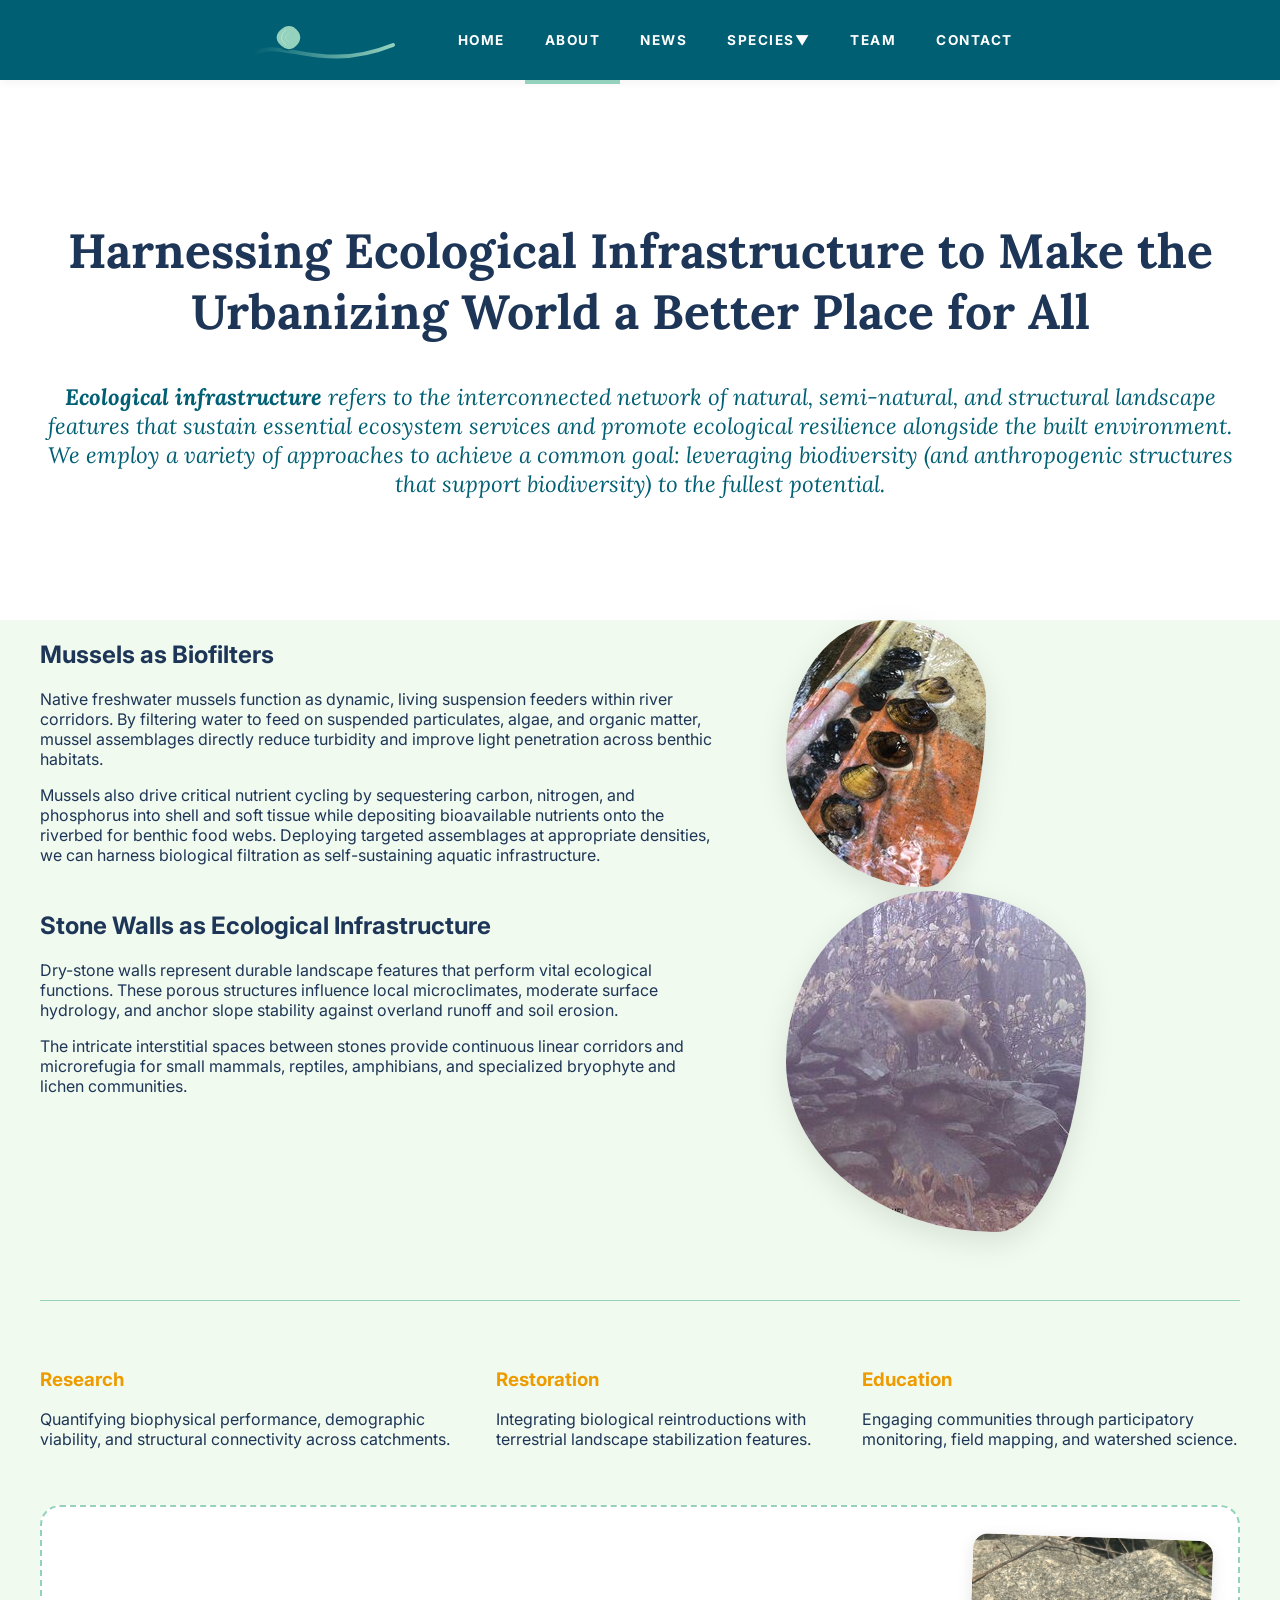
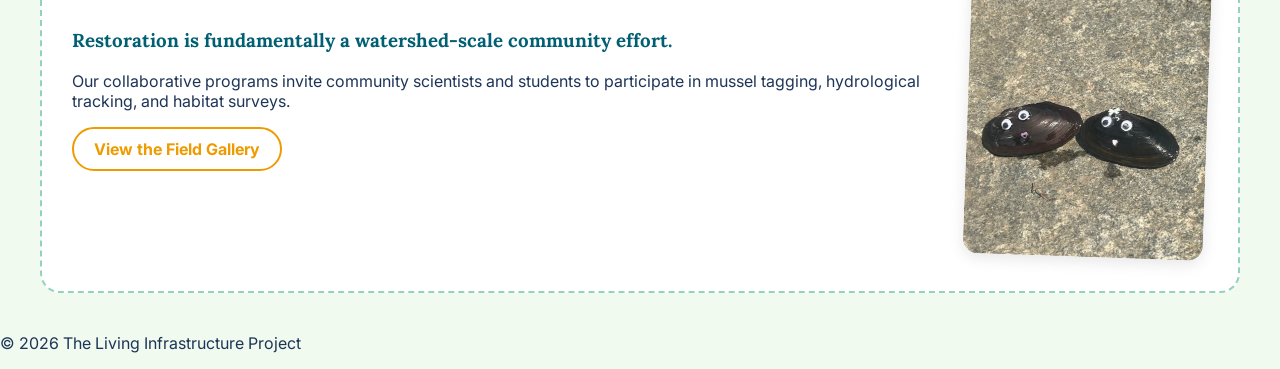
==== About.html @ 72bc7280 "Update image source in About.html" ====
<!DOCTYPE html>
<html lang="en">
<head>
    <meta charset="UTF-8">
    <meta name="viewport" content="width=device-width, initial-scale=1.0">
    <title>About - Ecological Infrastructure</title>
    <link rel="stylesheet" href="style.css">
    <link href="https://fonts.googleapis.com/css2?family=Inter:wght@400;600&family=Lora:ital,wght@0,400;0,700;1,400&display=swap" rel="stylesheet">
</head>
<body>

    <header class="nice-header">
        <nav class="nav-container">
            <a href="index.html" class="logo-link" aria-label="Urban Flow Home">
                <svg xmlns="http://www.w3.org/2000/svg" viewBox="0 0 300 100" class="urban-flow-logo">
                    <defs>
                        <linearGradient id="riverGradient" x1="0%" y1="50%" x2="100%" y2="50%">
                            <stop offset="0%" style="stop-color:#005F73;stop-opacity:1" />
                            <stop offset="100%" style="stop-color:#94D2BD;stop-opacity:1" />
                        </linearGradient>
                    </defs>
                    <path d="M10,80 C60,40 140,120 290,60" 
                          stroke="url(#riverGradient)" 
                          stroke-width="8" 
                          fill="none" 
                          stroke-linecap="round" />
                    <g transform="translate(40, 15) scale(0.6)">
                        <path d="M50,10 C10,30 10,70 50,90 C60,95 70,95 80,90 C120,70 120,30 80,10 C70,5 60,5 50,10 Z" fill="#005F73" />
                        <path d="M55,15 C20,35 20,65 55,85 C65,90 75,90 85,85 C115,65 115,35 85,15 C75,10 65,10 55,15 Z" fill="#94D2BD" />
                        <path d="M60,25 C40,40 40,60 60,75" stroke="white" stroke-width="2" fill="none" opacity="0.5"/>
                        <path d="M70,35 C55,45 55,55 70,65" stroke="white" stroke-width="2" fill="none" opacity="0.3"/>
                    </g>
                </svg>
            </a>
            <ul class="nav-links">
                <li><a href="index.html">Home</a></li>
                <li><a href="About.html" class="active">About</a></li>
                <li><a href="news.html">News</a></li>
                <li class="dropdown">
                    <a href="Species-index.html" class="dropbtn">Species <span class="arrow">▼</span></a>
                    <div class="dropdown-content">
                        <a href="./species/species-snas.html">Eastern Pondmussel</a>
                    </div>
                </li>
                <li><a href="Team.html">Team</a></li>
                <li><a href="Contact.html">Contact</a></li>
            </ul>
        </nav>
    </header>

    <main> 
        <!-- Hero Section: Defining Ecological Infrastructure -->
        <section class="about-hero">
            <div class="container"> 
                <h1>Harnessing Ecological Infrastructure to Make the Urbanizing World a Better Place for All</h1>
                <p class="lead"><strong>Ecological infrastructure</strong> refers to the interconnected network of natural, semi-natural, 
                    and structural landscape features that sustain essential ecosystem services and promote ecological resilience alongside the built environment. 
                    We employ a variety of approaches to achieve a common goal: leveraging biodiversity (and anthropogenic structures that support biodiversity) 
                    to the fullest potential.</p>
            </div>
        </section>

        <div class="container"> 
            <!-- First Main Section: Mussels as Biofilters -->
            <section class="content-grid">
                <div class="text-block">
                    <h2>Mussels as Biofilters</h2>
                    <p>Native freshwater mussels function as dynamic, living suspension feeders within river corridors. By filtering water to feed on suspended particulates, algae, and organic matter, mussel assemblages directly reduce turbidity and improve light penetration across benthic habitats.</p>
                    <p>Mussels also drive critical nutrient cycling by sequestering carbon, nitrogen, and phosphorus into shell and soft tissue while depositing bioavailable nutrients onto the riverbed for benthic food webs. Deploying targeted assemblages at appropriate densities, we can harness biological filtration as self-sustaining aquatic infrastructure.</p>
                </div>
                <div class="image-block">
                    <img src="assets/lorn2.jpg" alt="Freshwater mussel biofiltration in river bed" class="aesthetic-round">
                </div>
            </section>

            <!-- Second Main Section: Stone Walls as Ecological Infrastructure -->
            <section class="content-grid">
                <div class="text-block">
                    <h2>Stone Walls as Ecological Infrastructure</h2>
                    <p>Dry-stone walls represent durable landscape features that perform vital ecological functions. These porous structures influence local microclimates, moderate surface hydrology, and anchor slope stability against overland runoff and soil erosion.</p>
                    <p>The intricate interstitial spaces between stones provide continuous linear corridors and microrefugia for small mammals, reptiles, amphibians, and specialized bryophyte and lichen communities. </p>
                </div>
                <div class="image-block">
                    <img src="assets/fox.jpg" alt="fox on a dry-stone wall" class="aesthetic-round">
                </div>
            </section>

            <!-- Framework Pillars -->
            <section class="pillars">
                <div class="pillar">
                    <h3>Research</h3>
                    <p>Quantifying biophysical performance, demographic viability, and structural connectivity across catchments.</p>
                </div>
                <div class="pillar">
                    <h3>Restoration</h3>
                    <p>Integrating biological reintroductions with terrestrial landscape stabilization features.</p>
                </div>
                <div class="pillar">
                    <h3>Education</h3>
                    <p>Engaging communities through participatory monitoring, field mapping, and watershed science.</p>
                </div>
            </section>

            <!-- Outreach Feature -->
            <section class="education-feature">
                <div class="feature-text">
                    <h3>Restoration is fundamentally a watershed-scale community effort.</h3>
                    <p>Our collaborative programs invite community scientists and students to participate in mussel tagging, hydrological tracking, and habitat surveys.</p>
                    <a href="assets/makeover_reduced.jpg" class="btn-secondary" target="_blank">View the Field Gallery</a>
                </div>
                <div class="feature-image">
                    <img src="assets/makeover_reduced.jpg" alt="Community monitoring and field research" class="makeover-thumb">
                </div>
            </section>
        </div> 
    </main>

    <footer>
        <p>&copy; 2026 The Living Infrastructure Project</p>
    </footer>

</body>
</html>
---- style.css ----
:root {
    --deep-ocean: #005F73;
    --sage: #94D2BD;
    --amber: #EE9B00;
    --river-sand: #F1FAEE;
    --text-dark: #1D3557;
}

body {
    font-family: 'Inter', sans-serif;
    color: var(--text-dark);
    background-color: var(--river-sand);
    margin: 0;         /* This kills the outer gap */
    padding: 0;        /* This kills any inner gap */
    width: 100%;
    overflow-x: hidden; /* This prevents accidental horizontal scrolling */
}

header {
    background: white;
    padding: 1rem 5%;
    display: flex;
    justify-content: space-between;
    align-items: center;
    box-shadow: 0 2px 10px rgba(0,0,0,0.05);
}

.hero {
    width: 100%;             /* Force it to be the full width of the screen */
    min-height: 60vh;        /* Use min-height so it can grow if needed */
    margin: 0;               /* Ensure no margins are pushing it in */
    display: flex;
    flex-direction: column;
    justify-content: center;
    align-items: center;
    text-align: center;
    background: linear-gradient(rgba(0,95,115,0.7), rgba(0,95,115,0.7)), url('assets/images/river-bg.jpg');
    background-size: cover;
    background-position: center; /* Keeps the river centered even on wide screens */
    color: white;
}

h1 { font-family: 'Lora', serif; font-size: 3rem; }

.cta-btn {
    background-color: var(--amber);
    color: white;
    border: none;
    padding: 1rem 2rem;
    border-radius: 30px;
    font-weight: bold;
    cursor: pointer;
    transition: 0.3s;
}

.cta-btn:hover { background-color: #ca8600; transform: scale(1.05); }

/* Layout Containers */
.container {
    width: 100%;           /* Fills the screen */
    max-width: 1400px;     /* But stops at a reasonable point so lines aren't too long to read */
    margin: 0 auto;        /* Centers the content */
    padding: 0 40px;       /* Adds 'breathing room' on the sides */
    box-sizing: border-box; /* Prevents padding from breaking the width */
}

/* Hero Section */
.about-hero {
    text-align: center;
    padding: 100px 0; /* Adds significant space above and below the title */
    background-color: white; /* Ensures it feels distinct from the river-sand body */
    margin-bottom: 0; /* Removes the gap between sections */
}

.lead {
    font-size: 1.4rem;
    font-family: 'Lora', serif;
    font-style: italic;
    color: var(--deep-ocean);
}

/* Content Grid (Text on one side, Image on other) */
.content-grid {
    display: grid;
    grid-template-columns: 1.5fr 1fr; /* Gives the text 50% more space than the image */
    gap: 4rem;
    align-items: start; /* Prevents text from stretching vertically */
}

@media (max-width: 768px) {
    .content-grid { grid-template-columns: 1fr; }
}

.aesthetic-round {
    border-radius: 50% 50% 30% 70% / 50% 30% 70% 50%; /* Organic 'river stone' shape */
    box-shadow: 0 10px 30px rgba(0,0,0,0.1);
}

/* Pillars Section */
.pillars {
    display: flex;
    justify-content: space-between;
    gap: 2rem;
    margin-top: 4rem;
    border-top: 1px solid var(--sage);
    padding-top: 3rem;
}

.pillar h3 {
    color: var(--amber);
}

/* Active Link Highlight */
nav a.active {
    border-bottom: 2px solid var(--amber);
}

/* Team Grid Layout */
.team-grid {
    display: flex;
    flex-wrap: wrap;
    gap: 30px;
    justify-content: center;
    margin-top: 50px;
}

/* Individual Profile Cards */
.profile-card {
    background: #ffffff;
    padding: 25px;
    border-radius: 15px;
    width: 280px;
    box-sizing: border-box;
    flex: 0 1 280px;
    text-align: center;
    box-shadow: 0 4px 20px rgba(0, 0, 0, 0.05);
    display: flex;
    flex-direction: column;
    align-items: center;
    transition: transform 0.3s ease, box-shadow 0.3s ease;
}

.profile-card:hover {
    transform: translateY(-8px);
    box-shadow: 0 8px 24px rgba(0, 0, 0, 0.1);
}

/* Scaling the Profile Image */
.profile-img {
    width: 150px;
    height: 150px;
    border-radius: 50%;
    object-fit: cover;
    display: block;
    margin: 0 auto 15px;
    border: 4px solid var(--sage, #94D2BD);
}

.profile-card h3 {
    margin: 10px 0 5px;
    font-size: 1.25rem;
    color: #1a1a1a;
}

.role {
    color: var(--deep-ocean, #005F73);
    font-weight: 600;
    font-size: 0.85rem;
    text-transform: uppercase;
    letter-spacing: 0.5px;
    margin-bottom: 12px;
}

.bio {
    font-size: 0.92rem;
    line-height: 1.5;
    color: #555555;
    margin-bottom: 15px;
    flex-grow: 1; /* Aligns social links at the bottom across cards of varying bio length */
}

.social-links {
    margin-top: auto;
}

.social-links a {
    font-size: 0.85rem;
    color: var(--amber, #EE9B00);
    text-decoration: none;
    font-weight: 600;
}

.social-links a:hover {
    text-decoration: underline;
}

/* Contact Grid */
.contact-grid {
    display: grid;
    grid-template-columns: 2fr 1fr;
    gap: 60px;
    margin-top: 40px;
}

@media (max-width: 768px) {
    .contact-grid { grid-template-columns: 1fr; }
}

/* Form Styling */
.input-group {
    margin-bottom: 20px;
}

.input-group label {
    display: block;
    font-weight: 600;
    margin-bottom: 8px;
    color: var(--deep-ocean);
}

.input-group input, 
.input-group textarea {
    width: 100%;
    padding: 12px;
    border: 2px solid var(--sage);
    border-radius: 8px;
    font-family: inherit;
    font-size: 1rem;
    transition: border-color 0.3s;
}

.input-group input:focus, 
.input-group textarea:focus {
    outline: none;
    border-color: var(--amber);
}

/* Sidebar Styling */
.contact-info {
    background: white;
    padding: 30px;
    border-radius: 15px;
    height: fit-content;
    box-shadow: 0 4px 15px rgba(0,0,0,0.05);
}

.contact-info h3 {
    margin-top: 0;
    color: var(--deep-ocean);
}

hr {
    border: 0;
    border-top: 1px solid #eee;
    margin: 20px 0;
}

/* Species Hero */
.species-hero {
    background: linear-gradient(rgba(0,95,115,0.8), rgba(0,95,115,0.8)), url('../assets/images/river-texture.jpg');
    background-size: cover;
    color: white;
    padding: 60px 40px;
    border-radius: 20px;
    margin-bottom: 40px;
}

.taxonomy {
    text-transform: uppercase;
    letter-spacing: 2px;
    font-size: 0.8rem;
    opacity: 0.8;
}

.common-name {
    font-family: 'Lora', serif;
    font-style: italic;
    font-size: 1.5rem;
}

/* Two-column layout for info */
.species-grid {
    display: grid;
    grid-template-columns: 1fr 2fr;
    gap: 40px;
}

/* Sidebar Stats */
.stat-card {
    background: white;
    padding: 20px;
    border-radius: 12px;
    margin-bottom: 20px;
    box-shadow: 0 4px 10px rgba(0,0,0,0.03);
    border-left: 5px solid var(--sage);
}

.stat-card h4 {
    margin-top: 0;
    font-size: 0.9rem;
    color: var(--deep-ocean);
}

.status.secure {
    color: #2D6A4F;
    font-weight: bold;
}

/* Gallery inside info */
.image-gallery img {
    margin-top: 20px;
    width: 100%;
}

/* Species Hero */
.species-hero {
    background: linear-gradient(rgba(0,95,115,0.8), rgba(0,95,115,0.8)), url('../assets/river_reduced.jpg');
    background-size: cover;
    color: white;
    padding: 60px 40px;
    border-radius: 20px;
    margin-bottom: 40px;
}

.taxonomy {
    text-transform: uppercase;
    letter-spacing: 2px;
    font-size: 0.8rem;
    opacity: 0.8;
}

.common-name {
    font-family: 'Lora', serif;
    font-style: italic;
    font-size: 1.5rem;
}

/* Two-column layout for info */
.species-grid {
    display: grid;
    grid-template-columns: 1fr 2fr;
    gap: 40px;
}

/* Sidebar Stats */
.stat-card {
    background: white;
    padding: 20px;
    border-radius: 12px;
    margin-bottom: 20px;
    box-shadow: 0 4px 10px rgba(0,0,0,0.03);
    border-left: 5px solid var(--sage);
}

.stat-card h4 {
    margin-top: 0;
    font-size: 0.9rem;
    color: var(--deep-ocean);
}

.status.secure {
    color: #2D6A4F;
    font-weight: bold;
}

/* Gallery inside info */
.image-gallery img {
    margin-top: 20px;
    width: 100%;
}


/* Gallery Layout FOR SPECIES CARDS */
.gallery-grid {
    display: grid;
    grid-template-columns: repeat(auto-fill, minmax(300px, 1fr));
    gap: 30px;
    margin-top: 40px;
}

/* The Card */
.species-card {
    text-decoration: none; /* Removes link underline */
    color: inherit;
    background: white;
    border-radius: 15px;
    overflow: hidden; /* Clips image to border radius */
    box-shadow: 0 4px 15px rgba(0,0,0,0.05);
    transition: all 0.3s ease;
    border: 1px solid transparent;
}

.species-card:hover {
    transform: translateY(-8px);
    box-shadow: 0 12px 30px rgba(0,95,115,0.15);
    border-color: var(--sage);
}

/* Card Image scaling */
.card-image img {
    width: 100%;
    height: 200px;
    object-fit: cover;
    transition: transform 0.5s ease;
}

.species-card:hover .card-image img {
    transform: scale(1.05); /* Subtle zoom on hover */
}

/* Card Text */
.card-content {
    padding: 20px;
}

.card-content h3 {
    margin: 0;
    font-size: 1.2rem;
    color: var(--deep-ocean);
}

.status-tag {
    display: inline-block;
    margin-top: 10px;
    padding: 4px 12px;
    border-radius: 20px;
    font-size: 0.75rem;
    font-weight: bold;
    text-transform: uppercase;
}

.status-tag.secure { background: #d8f3dc; color: #1b4332; }
.status-tag.threatened { background: #f8d7da; color: #721c24; }


/* Education Feature Block */
.education-feature {
    display: flex;
    align-items: center;
    gap: 40px;
    background: #ffffff;
    padding: 30px;
    border-radius: 20px;
    border: 2px dashed var(--sage); /* Dashed border gives a 'crafty' feel */
    margin: 40px 0;
}

.feature-text h3 {
    font-family: 'Lora', serif;
    color: var(--deep-ocean);
    margin-top: 0;
}

/* The 'Makeover' Button */
.btn-secondary {
    display: inline-block;
    padding: 10px 20px;
    background-color: transparent;
    border: 2px solid var(--amber);
    color: var(--amber);
    text-decoration: none;
    border-radius: 30px;
    font-weight: bold;
    transition: all 0.3s ease;
}

.btn-secondary:hover {
    background-color: var(--amber);
    color: white;
    transform: scale(1.05);
}

/* Image Styling */
.makeover-thumb {
    width: 100%;
    max-width: 300px;
    border-radius: 15px;
    transform: rotate(2deg); /* A slight tilt for that 'scrapbook' aesthetic */
    transition: transform 0.3s ease;
    box-shadow: 0 4px 15px rgba(0,0,0,0.1);
}

.makeover-thumb:hover {
    transform: rotate(0deg) scale(1.02);
}

/* Mobile responsiveness */
@media (max-width: 768px) {
    .education-feature {
        flex-direction: column;
        text-align: center;
    }
}

/* The Container for the River Image */
.river-break {
    width: 100%;
    overflow: hidden;
    background-color: var(--river-sand); /* Uses our existing beige neutral */
    padding-bottom: 2rem;
}

.river-container {
    position: relative;
    max-width: 1200px; /* Aligns with your page's max width */
    margin: 0 auto;
    padding: 0 20px;
}

/* The Image Style */
.river-full {
    width: 100%;
    height: 400px; /* Adjust this to change how 'tall' the section is */
    object-fit: cover; /* This is the secret to a professional look */
    border-radius: 0 0 100px 0; /* An organic 'river bend' curve on the bottom right */
    box-shadow: 0 10px 30px rgba(0, 95, 115, 0.1);
}

/* Subtle Credit Overlay */
.photo-credit {
    position: absolute;
    bottom: 15px;
    right: 35px;
    background: rgba(255, 255, 255, 0.7);
    padding: 4px 10px;
    border-radius: 5px;
    font-size: 0.7rem;
    color: var(--deep-ocean);
    backdrop-filter: blur(5px); /* Modern 'glass' effect */
}

/* Mobile Tweak */
@media (max-width: 768px) {
    .river-full {
        height: 250px;
        border-radius: 0 0 50px 0;
    }
}

/* Stantec-Inspired Header */
.nice-header {
    margin: 0;
    background-color: var(--deep-ocean); /* This is your dark blue (#005F73) */
    padding: 0;
    width: 100%;
    position: sticky;
    top: 0;
    z-index: 1000;
}


.logo {
    color: #ffffff;
    font-weight: 800;
    font-size: 1.5rem;
    letter-spacing: 2px;
}

.nav-links {
    list-style: none;
    display: flex;
    margin: 0;
    height: 100%; /* Important for the hover bar height */
}

.nav-links li {
    height: 100%;
}

.nav-links a {
    text-decoration: none;
    color: #ffffff;
    text-transform: uppercase; /* The Stantec 'look' */
    font-size: 0.85rem;
    font-weight: 700;
    letter-spacing: 1.5px;
    padding: 0 20px;
    display: flex;
    align-items: center;
    height: 100%;
    transition: all 0.2s ease-in-out;
    border-bottom: 4px solid transparent; /* The hidden bar */
}

/* The Hover Effect */
.nav-links a:hover {
    background-color: #2a2a2a; /* Subtle lighten */
    border-bottom: 4px solid var(--amber); /* Stantec uses a vibrant blue/green, we'll use your Amber */
    color: #ffffff;
}

/* Active State */
.nav-links a.active {
    border-bottom: 4px solid var(--sage);
}

.logo-link {
        display: flex;
        align-items: center;
        height: 100%;
        text-decoration: none;
    }

    .urban-flow-logo {
        height: 50px; /* Adjust this to make the logo larger or smaller */
        width: auto;
        display: block;
    }
/* Ensure the header container still works with the new logo */
.nav-container {
    max-width: 1200px;
    margin: 0 auto;
    display: flex;
    justify-content: space-between;
    align-items: center;
    height: 80px; /* Kept your header height */
    padding: 0 20px;
}
/* 1. Position the dropdown container */
.dropdown {
    position: relative;
    display: inline-block;
}

/* 2. Style the hidden menu */
.dropdown-content {
    display: none; /* Hide by default */
    position: absolute;
    background-color: var(--deep-ocean); /* Match your dark blue header */
    min-width: 220px;
    box-shadow: 0px 8px 16px rgba(0,0,0,0.2);
    z-index: 1001;
    top: 100%; /* Appears directly below the header */
    border-top: 3px solid var(--amber); /* Professional accent line */
}

/* 3. Style the links inside the dropdown */
.dropdown-content a {
    color: white;
    padding: 12px 16px;
    text-decoration: none;
    display: block;
    text-transform: none; /* Keeps species names from being all caps */
    font-size: 0.9rem;
    border-bottom: 1px solid rgba(255,255,255,0.1);
}

/* 4. Hover effects */
.dropdown-content a:hover {
    background-color: var(--sage);
    color: var(--deep-ocean);
}

/* 5. THE MAGIC: Show the menu on hover */
.dropdown:hover .dropdown-content {
    display: block;
}

/* 6. Rotate the arrow on hover */
.dropdown:hover .arrow {
    display: inline-block;
    transform: rotate(180deg);
    transition: 0.3s;
}

/* A more compact, controlled square style */
.square-smooth {
    width: 225px;           /* Reduced from 250px */
    height: 225px;          /* Keep it a perfect square */
    object-fit: cover;      /* Prevents 'squishing' the mussel */
    border-radius: 12px;    /* Slightly tighter corners for a smaller box */
    box-shadow: 0 4px 10px rgba(0, 0, 0, 0.1);
    display: inline-block;  /* Allows text to sit next to it if needed */
    margin: 10px;
}
.square-smooth:hover {
    transform: scale(1.02); /* Slight pop when hovered */
}
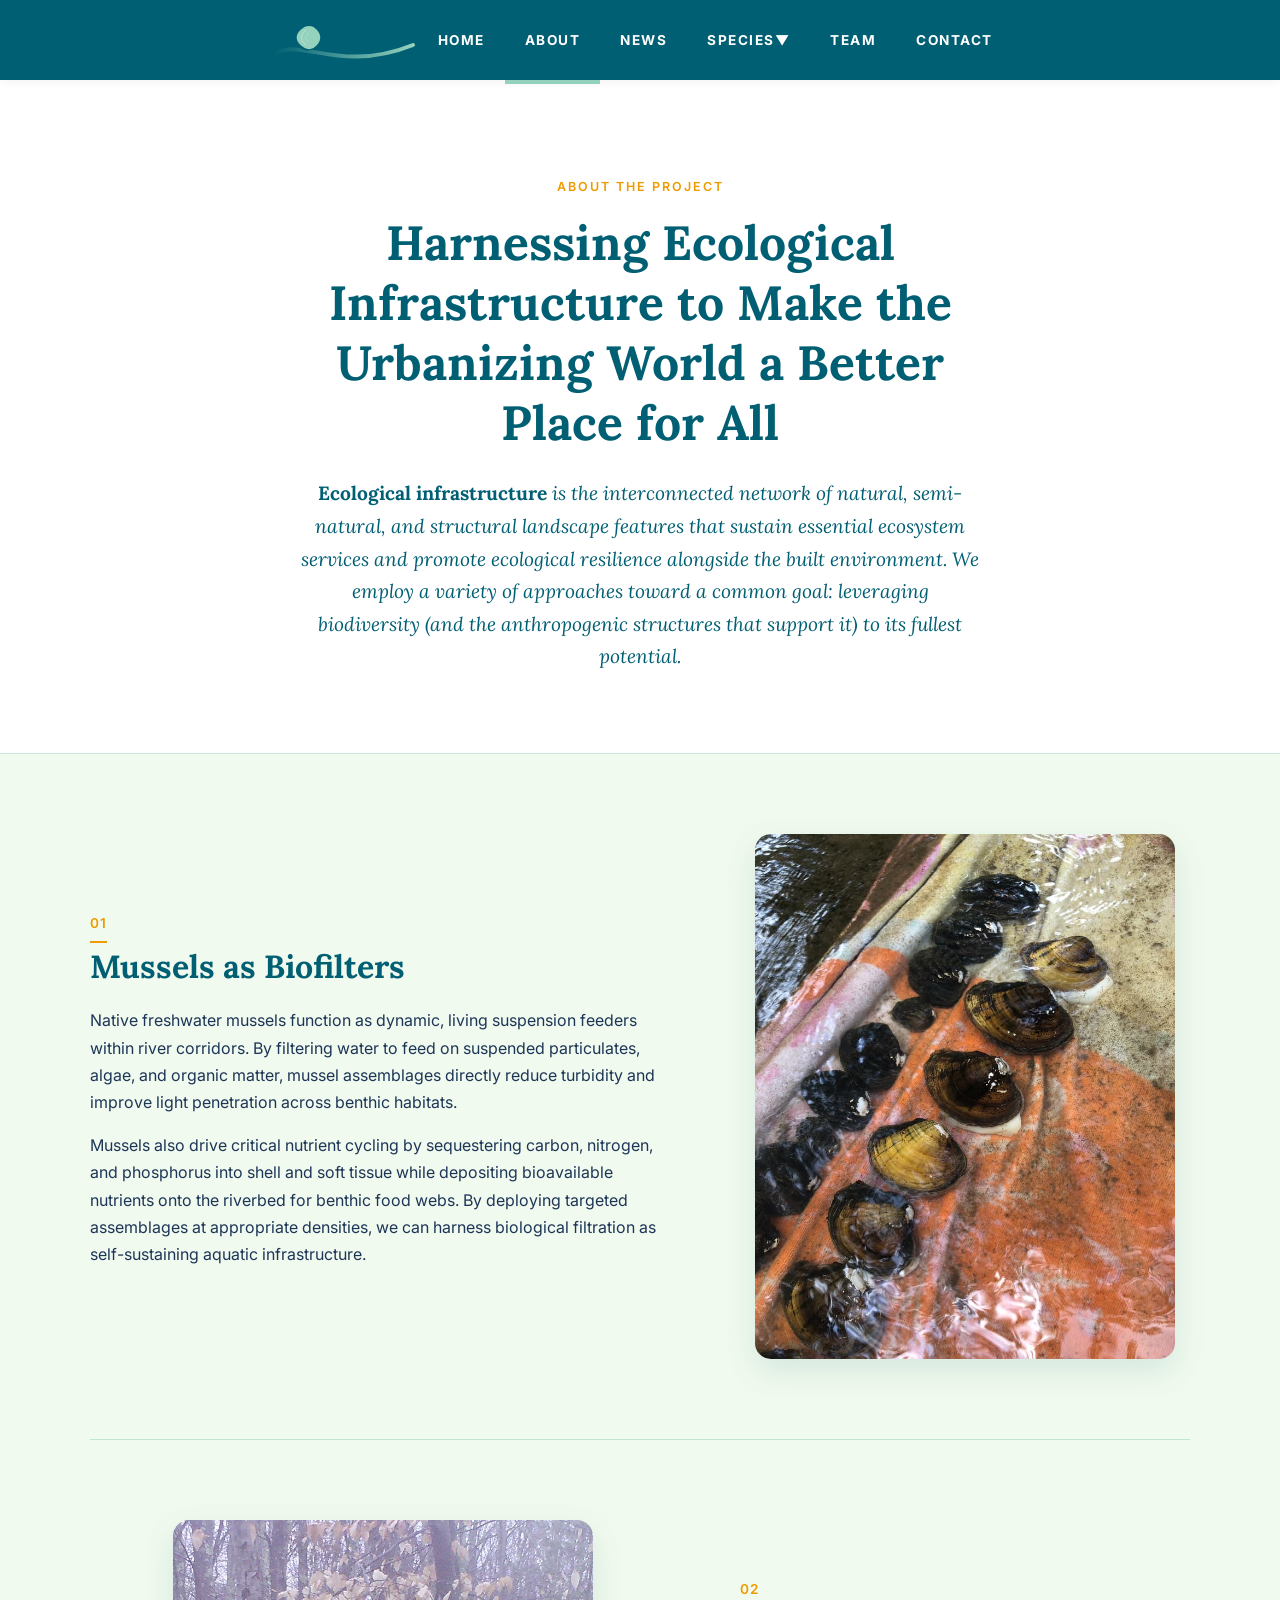
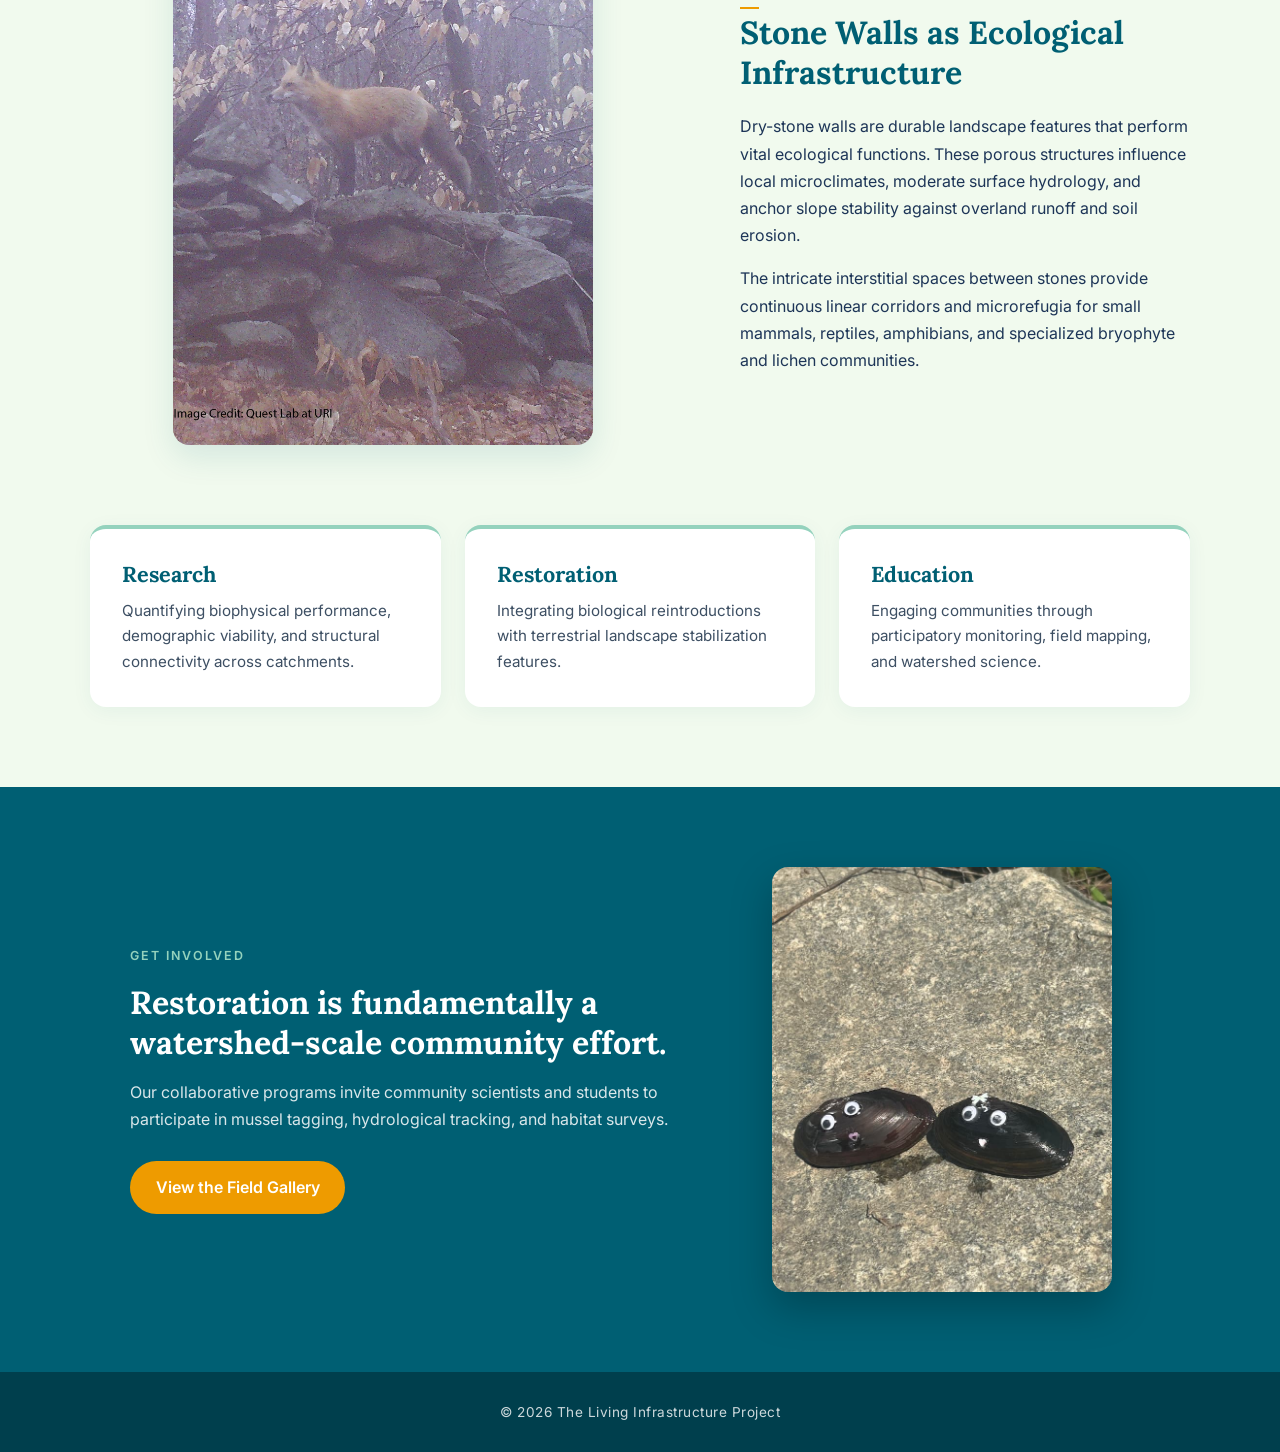
==== commit 7519ab83: "Add files via upload" ====
--- a/About.html
+++ b/About.html
@@ -48,44 +48,47 @@
         </nav>
     </header>
 
-    <main> 
-        <!-- Hero Section: Defining Ecological Infrastructure -->
+    <main class="about-page">
+        <!-- Hero -->
         <section class="about-hero">
-            <div class="container"> 
+            <div class="container">
+                <p class="eyebrow">About the project</p>
                 <h1>Harnessing Ecological Infrastructure to Make the Urbanizing World a Better Place for All</h1>
-                <p class="lead"><strong>Ecological infrastructure</strong> refers to the interconnected network of natural, semi-natural, 
-                    and structural landscape features that sustain essential ecosystem services and promote ecological resilience alongside the built environment. 
-                    We employ a variety of approaches to achieve a common goal: leveraging biodiversity (and anthropogenic structures that support biodiversity) 
-                    to the fullest potential.</p>
+                <p class="lead"><strong>Ecological infrastructure</strong> is the interconnected network of natural, semi-natural,
+                    and structural landscape features that sustain essential ecosystem services and promote ecological resilience alongside the built environment.
+                    We employ a variety of approaches toward a common goal: leveraging biodiversity (and the anthropogenic structures that support it)
+                    to its fullest potential.</p>
             </div>
         </section>
 
-        <div class="container"> 
-            <!-- First Main Section: Mussels as Biofilters -->
-            <section class="content-grid">
-                <div class="text-block">
+        <div class="container">
+            <!-- Mussels as Biofilters -->
+            <section class="feature-row">
+                <div class="feature-copy">
+                    <span class="section-num">01</span>
                     <h2>Mussels as Biofilters</h2>
                     <p>Native freshwater mussels function as dynamic, living suspension feeders within river corridors. By filtering water to feed on suspended particulates, algae, and organic matter, mussel assemblages directly reduce turbidity and improve light penetration across benthic habitats.</p>
-                    <p>Mussels also drive critical nutrient cycling by sequestering carbon, nitrogen, and phosphorus into shell and soft tissue while depositing bioavailable nutrients onto the riverbed for benthic food webs. Deploying targeted assemblages at appropriate densities, we can harness biological filtration as self-sustaining aquatic infrastructure.</p>
+                    <p>Mussels also drive critical nutrient cycling by sequestering carbon, nitrogen, and phosphorus into shell and soft tissue while depositing bioavailable nutrients onto the riverbed for benthic food webs. By deploying targeted assemblages at appropriate densities, we can harness biological filtration as self-sustaining aquatic infrastructure.</p>
                 </div>
-                <div class="image-block">
-                    <img src="assets/lorn2.jpg" alt="Freshwater mussel biofiltration in river bed" class="aesthetic-round">
-                </div>
+                <figure class="feature-photo">
+                    <img src="assets/lorn_reduced.jpg" alt="Freshwater mussels laid out on a measuring board beside a river" class="aesthetic-round">
+                </figure>
             </section>
 
-            <!-- Second Main Section: Stone Walls as Ecological Infrastructure -->
-            <section class="content-grid">
-                <div class="text-block">
+            <!-- Stone Walls -->
+            <section class="feature-row reverse">
+                <div class="feature-copy">
+                    <span class="section-num">02</span>
                     <h2>Stone Walls as Ecological Infrastructure</h2>
-                    <p>Dry-stone walls represent durable landscape features that perform vital ecological functions. These porous structures influence local microclimates, moderate surface hydrology, and anchor slope stability against overland runoff and soil erosion.</p>
-                    <p>The intricate interstitial spaces between stones provide continuous linear corridors and microrefugia for small mammals, reptiles, amphibians, and specialized bryophyte and lichen communities. </p>
+                    <p>Dry-stone walls are durable landscape features that perform vital ecological functions. These porous structures influence local microclimates, moderate surface hydrology, and anchor slope stability against overland runoff and soil erosion.</p>
+                    <p>The intricate interstitial spaces between stones provide continuous linear corridors and microrefugia for small mammals, reptiles, amphibians, and specialized bryophyte and lichen communities.</p>
                 </div>
-                <div class="image-block">
-                    <img src="assets/fox.jpg" alt="fox on a dry-stone wall" class="aesthetic-round">
-                </div>
+                <figure class="feature-photo">
+                    <img src="assets/fox_rockwall.jpg" alt="Red fox standing on a dry-stone wall in a misty forest" class="aesthetic-round">
+                </figure>
             </section>
 
-            <!-- Framework Pillars -->
+            <!-- Pillars -->
             <section class="pillars">
                 <div class="pillar">
                     <h3>Research</h3>
@@ -100,19 +103,22 @@
                     <p>Engaging communities through participatory monitoring, field mapping, and watershed science.</p>
                 </div>
             </section>
+        </div>
 
-            <!-- Outreach Feature -->
-            <section class="education-feature">
-                <div class="feature-text">
-                    <h3>Restoration is fundamentally a watershed-scale community effort.</h3>
+        <!-- Community callout -->
+        <section class="community-band">
+            <div class="container community-inner">
+                <div class="community-text">
+                    <p class="eyebrow">Get involved</p>
+                    <h2>Restoration is fundamentally a watershed-scale community effort.</h2>
                     <p>Our collaborative programs invite community scientists and students to participate in mussel tagging, hydrological tracking, and habitat surveys.</p>
-                    <a href="assets/makeover_reduced.jpg" class="btn-secondary" target="_blank">View the Field Gallery</a>
+                    <a href="assets/makeover_reduced.jpg" class="btn-light" target="_blank" rel="noopener">View the Field Gallery</a>
                 </div>
-                <div class="feature-image">
-                    <img src="assets/makeover_reduced.jpg" alt="Community monitoring and field research" class="makeover-thumb">
-                </div>
-            </section>
-        </div> 
+                <figure class="community-photo">
+                    <img src="assets/makeover_reduced.jpg" alt="Two mussel shells decorated with googly eyes on a rock">
+                </figure>
+            </div>
+        </section>
     </main>
 
     <footer>
--- a/style.css
+++ b/style.css
@@ -91,9 +91,15 @@
     .content-grid { grid-template-columns: 1fr; }
 }
 
+/* Photos: clean rounded rectangle (replaces the old 'river stone' blob) */
 .aesthetic-round {
-    border-radius: 50% 50% 30% 70% / 50% 30% 70% 50%; /* Organic 'river stone' shape */
-    box-shadow: 0 10px 30px rgba(0,0,0,0.1);
+    display: block;
+    width: 100%;
+    height: auto;
+    aspect-ratio: 4 / 5;
+    object-fit: cover;
+    border-radius: 16px;
+    box-shadow: 0 12px 32px rgba(0, 95, 115, 0.12);
 }
 
 /* Pillars Section */
@@ -560,6 +566,7 @@
     list-style: none;
     display: flex;
     margin: 0;
+    padding: 0;
     height: 100%; /* Important for the hover bar height */
 }
 
@@ -584,7 +591,7 @@
 
 /* The Hover Effect */
 .nav-links a:hover {
-    background-color: #2a2a2a; /* Subtle lighten */
+    background-color: #004a5a; /* Slightly darker teal so hover stays on-palette */
     border-bottom: 4px solid var(--amber); /* Stantec uses a vibrant blue/green, we'll use your Amber */
     color: #ffffff;
 }
@@ -676,3 +683,164 @@
 .square-smooth:hover {
     transform: scale(1.02); /* Slight pop when hovered */
 }
+
+
+/* ===========================================================
+   Site footer (shared)
+   =========================================================== */
+footer {
+    background: #003f4d;
+    color: rgba(255, 255, 255, 0.8);
+    text-align: center;
+    padding: 2rem 20px;
+    font-size: 0.85rem;
+    letter-spacing: 0.5px;
+}
+footer p { margin: 0; }
+
+/* ===========================================================
+   About page
+   =========================================================== */
+.about-page { line-height: 1.7; }
+.about-page h1,
+.about-page h2,
+.about-page h3 { font-family: 'Lora', serif; color: var(--deep-ocean); line-height: 1.25; }
+
+.eyebrow {
+    font-family: 'Inter', sans-serif;
+    text-transform: uppercase;
+    letter-spacing: 2px;
+    font-size: 0.78rem;
+    font-weight: 600;
+    color: var(--amber);
+    margin: 0 0 1rem;
+}
+
+.about-page .about-hero {
+    padding: 96px 0 80px;
+    background: #fff;
+    border-bottom: 1px solid rgba(148, 210, 189, 0.5);
+}
+.about-page .about-hero h1 {
+    font-size: clamp(2rem, 4vw, 3rem);
+    max-width: 22ch;
+    margin: 0 auto 1.5rem;
+}
+.about-page .lead {
+    max-width: 62ch;
+    margin: 0 auto;
+    font-size: 1.2rem;
+    line-height: 1.7;
+}
+.about-page .lead strong { font-style: normal; }
+
+.feature-row {
+    display: grid;
+    grid-template-columns: 1.3fr 1fr;
+    gap: 4rem;
+    align-items: center;
+    max-width: 1100px;
+    margin: 0 auto;
+    padding: 5rem 0;
+}
+.feature-row + .feature-row { border-top: 1px solid rgba(148, 210, 189, 0.5); }
+.feature-row.reverse .feature-copy { order: 2; }
+.feature-row.reverse .feature-photo { order: 1; }
+
+.feature-copy { max-width: 60ch; }
+.feature-copy h2 { font-size: 2rem; margin: 0.25rem 0 1.25rem; }
+.feature-copy p { margin: 0 0 1rem; }
+
+.section-num {
+    display: inline-block;
+    font-weight: 600;
+    font-size: 0.85rem;
+    letter-spacing: 1px;
+    color: var(--amber);
+    padding-bottom: 0.4rem;
+    border-bottom: 2px solid var(--amber);
+}
+
+.feature-photo { margin: 0; max-width: 420px; justify-self: center; width: 100%; }
+.feature-photo figcaption {
+    margin-top: 0.6rem;
+    font-size: 0.75rem;
+    color: #5b6b7a;
+    text-align: right;
+}
+
+.about-page .pillars {
+    display: grid;
+    grid-template-columns: repeat(3, 1fr);
+    gap: 1.5rem;
+    max-width: 1100px;
+    margin: 0 auto 5rem;
+    padding-top: 0;
+    border-top: none;
+}
+.about-page .pillar {
+    background: #fff;
+    border-radius: 16px;
+    padding: 2rem;
+    border-top: 4px solid var(--sage);
+    box-shadow: 0 4px 20px rgba(0, 95, 115, 0.06);
+}
+.about-page .pillar h3 { margin: 0 0 0.6rem; font-size: 1.35rem; color: var(--deep-ocean); }
+.about-page .pillar p { margin: 0; font-size: 0.95rem; color: #3d4f63; }
+
+.community-band { background: var(--deep-ocean); color: #fff; }
+.community-inner {
+    display: grid;
+    grid-template-columns: 1.3fr 1fr;
+    gap: 4rem;
+    align-items: center;
+    max-width: 1100px;
+    padding-top: 5rem;
+    padding-bottom: 5rem;
+}
+.community-band .eyebrow { color: var(--sage); }
+.community-band h2 { color: #fff; font-size: 2rem; margin: 0 0 1rem; }
+.community-band p { color: rgba(255, 255, 255, 0.85); max-width: 55ch; }
+.community-photo { margin: 0; justify-self: center; max-width: 340px; width: 100%; }
+.community-photo img {
+    display: block;
+    width: 100%;
+    aspect-ratio: 4 / 5;
+    object-fit: cover;
+    border-radius: 16px;
+    box-shadow: 0 16px 40px rgba(0, 0, 0, 0.25);
+}
+
+.btn-light {
+    display: inline-block;
+    margin-top: 0.75rem;
+    padding: 0.8rem 1.6rem;
+    border-radius: 30px;
+    background: var(--amber);
+    color: #fff;
+    font-weight: 600;
+    text-decoration: none;
+    transition: background-color 0.2s ease, transform 0.2s ease;
+}
+.btn-light:hover { background: #ca8600; transform: translateY(-2px); }
+
+@media (max-width: 860px) {
+    .feature-row,
+    .community-inner { grid-template-columns: 1fr; gap: 2.5rem; padding-top: 3.5rem; padding-bottom: 3.5rem; }
+    .feature-row.reverse .feature-copy { order: 1; }
+    .feature-row.reverse .feature-photo { order: 2; }
+    .about-page .pillars { grid-template-columns: 1fr; }
+    .container { padding-left: 20px; padding-right: 20px; }
+}
+
+/* Header on small screens: logo on top, menu scrolls sideways instead of overflowing */
+@media (max-width: 860px) {
+    .nice-header { display: block; }
+    .nav-container { flex-direction: column; height: auto; padding: 10px 0 0; width: 100%; box-sizing: border-box; }
+    .nav-links { min-width: 0; box-sizing: border-box; }
+    .urban-flow-logo { height: 40px; }
+    .nav-links { width: 100%; height: 48px; overflow-x: auto; justify-content: flex-start; scrollbar-width: none; }
+    .nav-links::-webkit-scrollbar { display: none; }
+    .nav-links a { padding: 0 14px; font-size: 0.75rem; white-space: nowrap; }
+    .dropdown-content { position: fixed; top: auto; }
+}
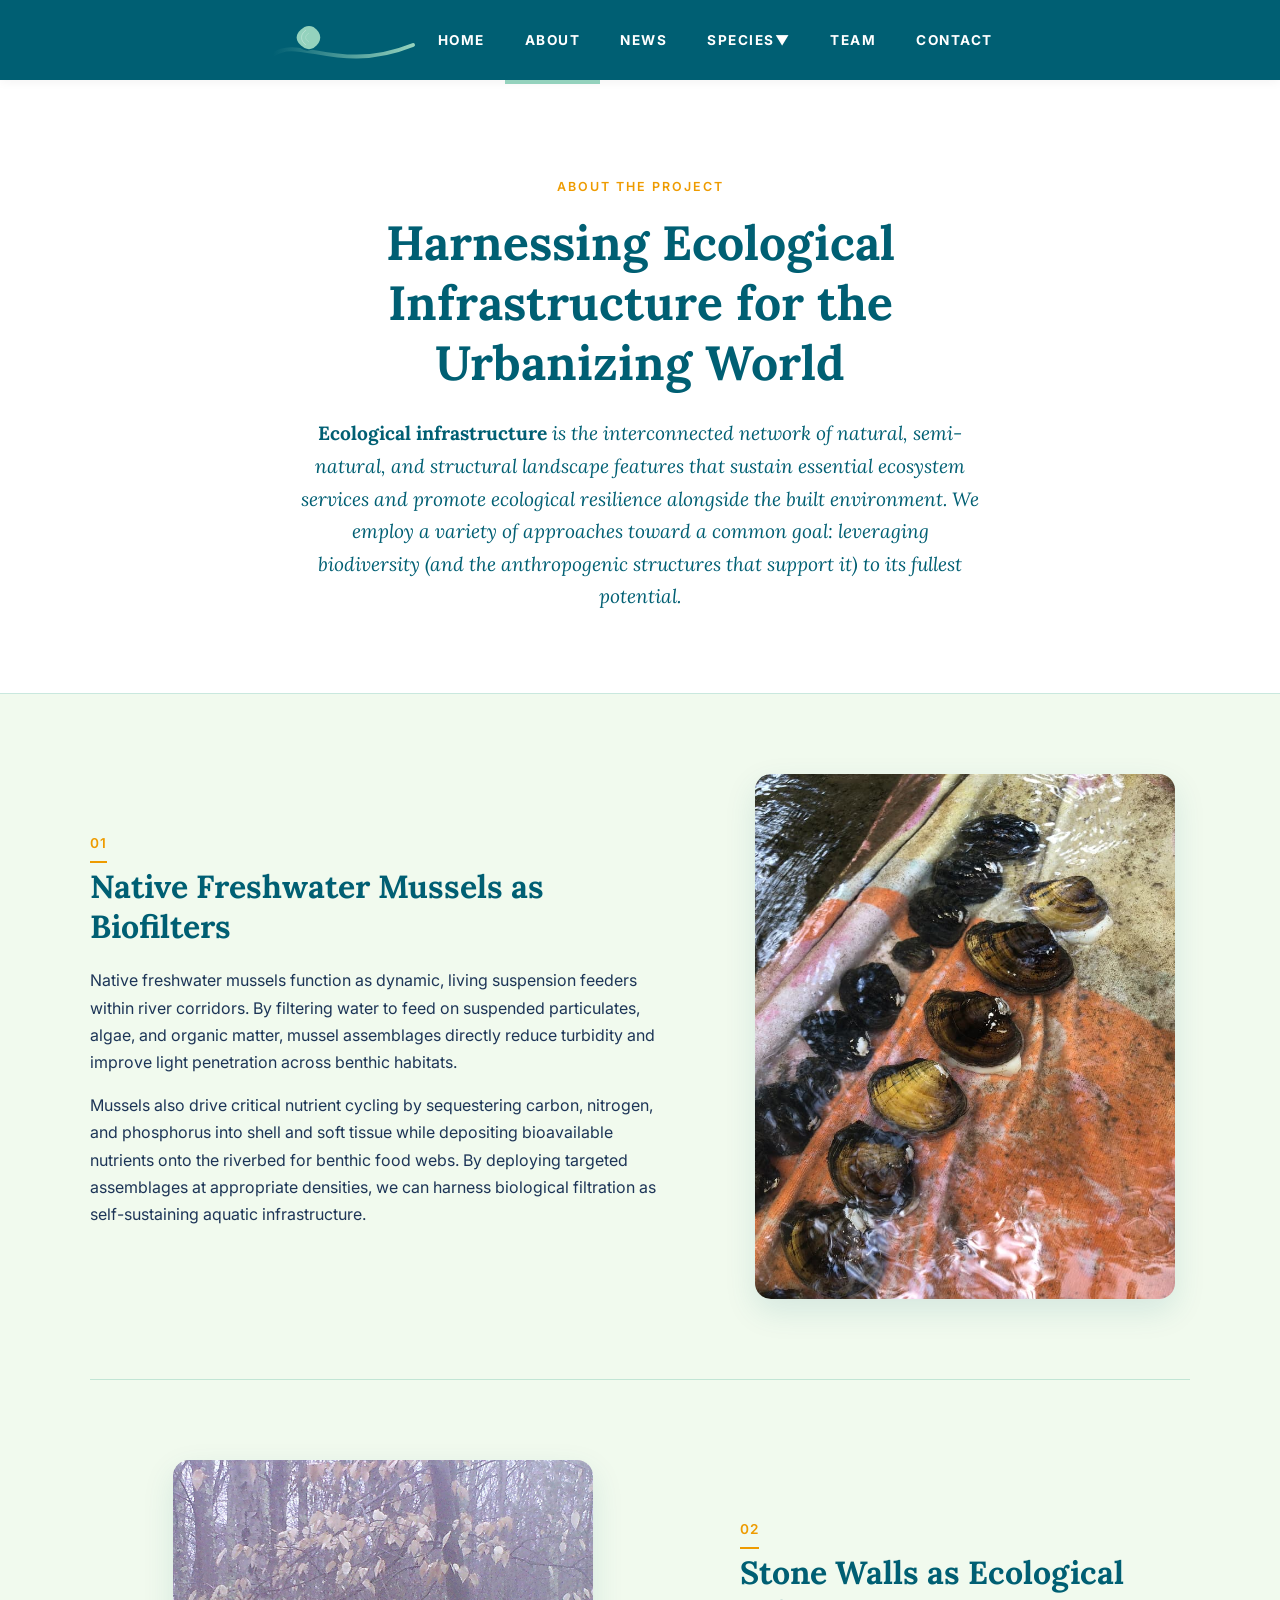
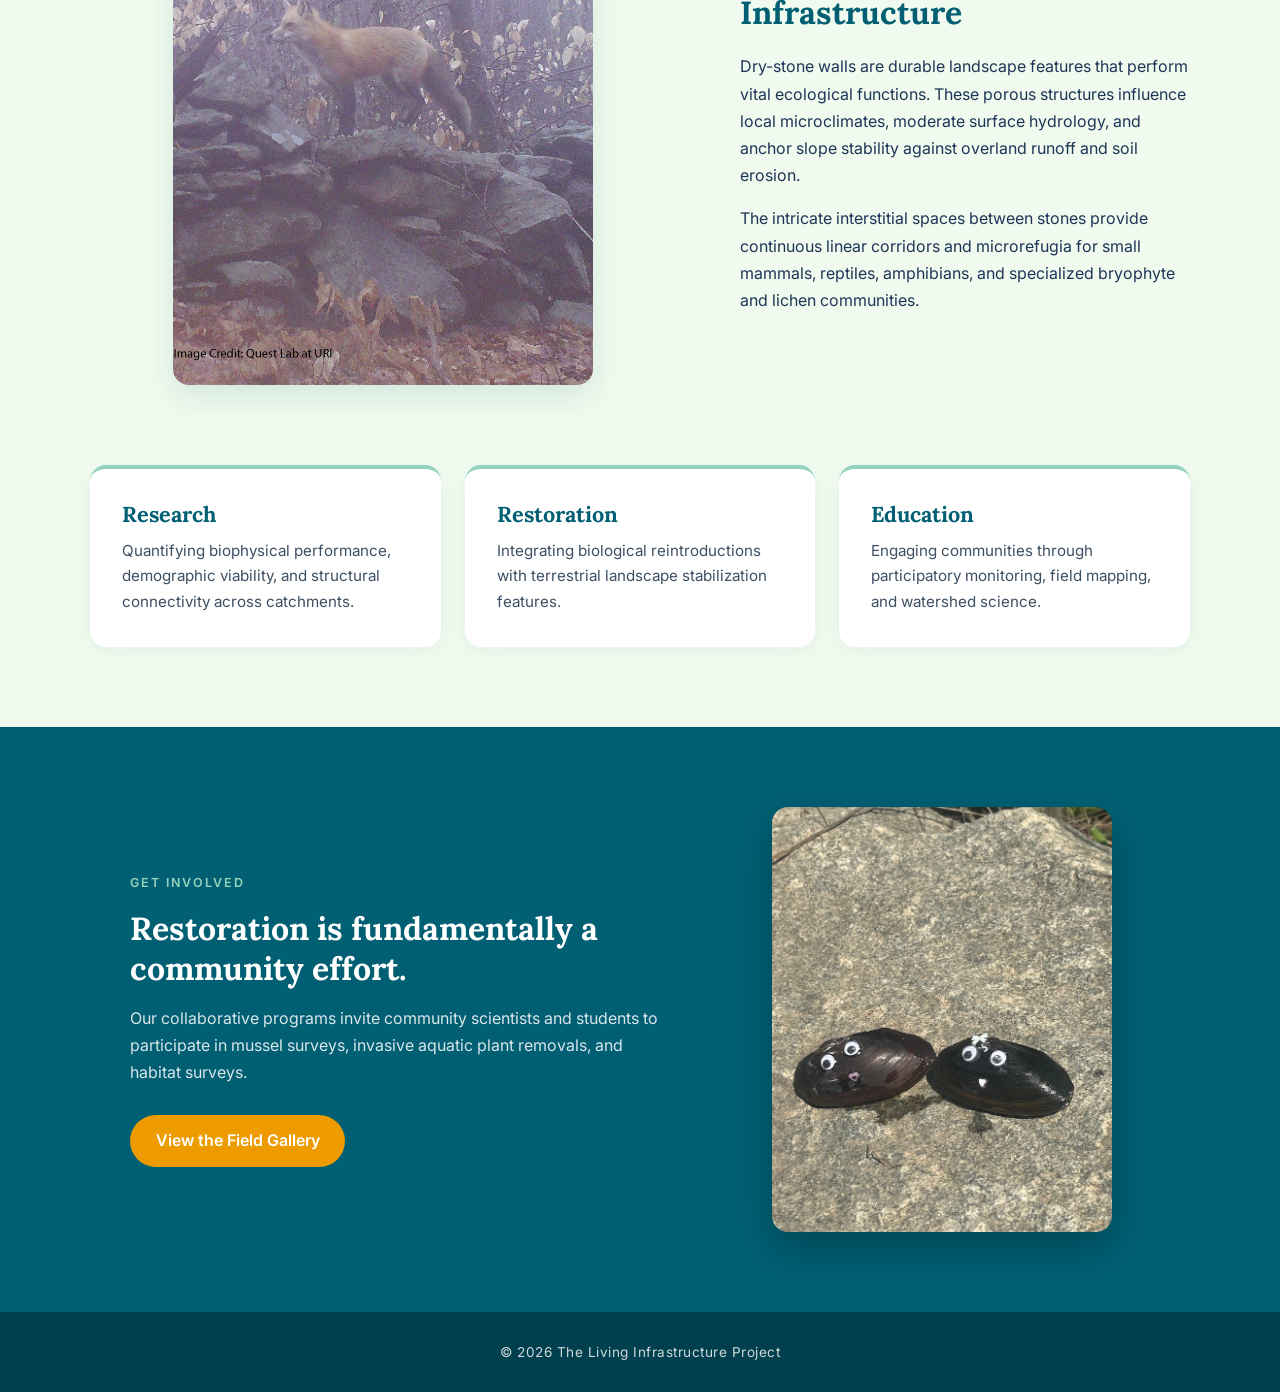
==== commit f148aba0: "Update About.html" ====
--- a/About.html
+++ b/About.html
@@ -53,7 +53,7 @@
         <section class="about-hero">
             <div class="container">
                 <p class="eyebrow">About the project</p>
-                <h1>Harnessing Ecological Infrastructure to Make the Urbanizing World a Better Place for All</h1>
+                <h1>Harnessing Ecological Infrastructure for the Urbanizing World </h1>
                 <p class="lead"><strong>Ecological infrastructure</strong> is the interconnected network of natural, semi-natural,
                     and structural landscape features that sustain essential ecosystem services and promote ecological resilience alongside the built environment.
                     We employ a variety of approaches toward a common goal: leveraging biodiversity (and the anthropogenic structures that support it)
@@ -66,7 +66,7 @@
             <section class="feature-row">
                 <div class="feature-copy">
                     <span class="section-num">01</span>
-                    <h2>Mussels as Biofilters</h2>
+                    <h2>Native Freshwater Mussels as Biofilters</h2>
                     <p>Native freshwater mussels function as dynamic, living suspension feeders within river corridors. By filtering water to feed on suspended particulates, algae, and organic matter, mussel assemblages directly reduce turbidity and improve light penetration across benthic habitats.</p>
                     <p>Mussels also drive critical nutrient cycling by sequestering carbon, nitrogen, and phosphorus into shell and soft tissue while depositing bioavailable nutrients onto the riverbed for benthic food webs. By deploying targeted assemblages at appropriate densities, we can harness biological filtration as self-sustaining aquatic infrastructure.</p>
                 </div>
@@ -110,8 +110,8 @@
             <div class="container community-inner">
                 <div class="community-text">
                     <p class="eyebrow">Get involved</p>
-                    <h2>Restoration is fundamentally a watershed-scale community effort.</h2>
-                    <p>Our collaborative programs invite community scientists and students to participate in mussel tagging, hydrological tracking, and habitat surveys.</p>
+                    <h2>Restoration is fundamentally a community effort.</h2>
+                    <p>Our collaborative programs invite community scientists and students to participate in mussel surveys, invasive aquatic plant removals, and habitat surveys.</p>
                     <a href="assets/makeover_reduced.jpg" class="btn-light" target="_blank" rel="noopener">View the Field Gallery</a>
                 </div>
                 <figure class="community-photo">
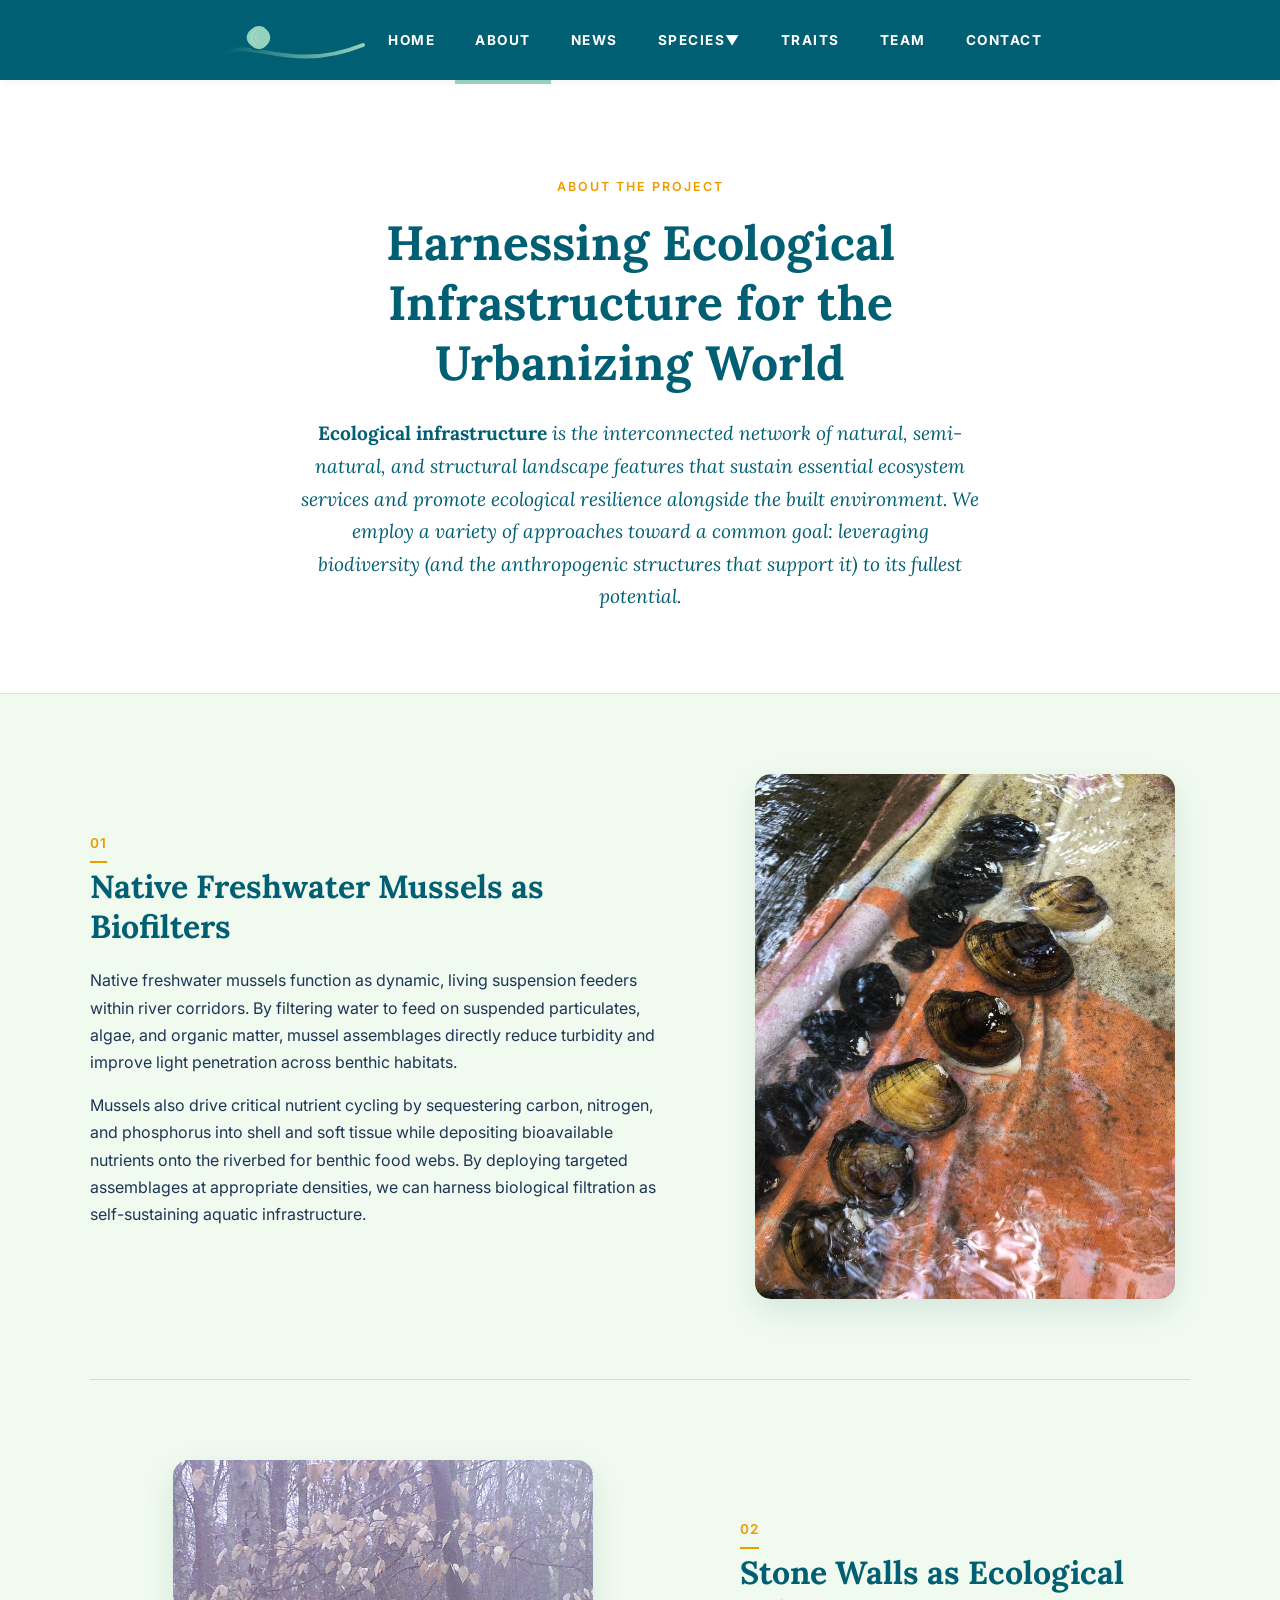
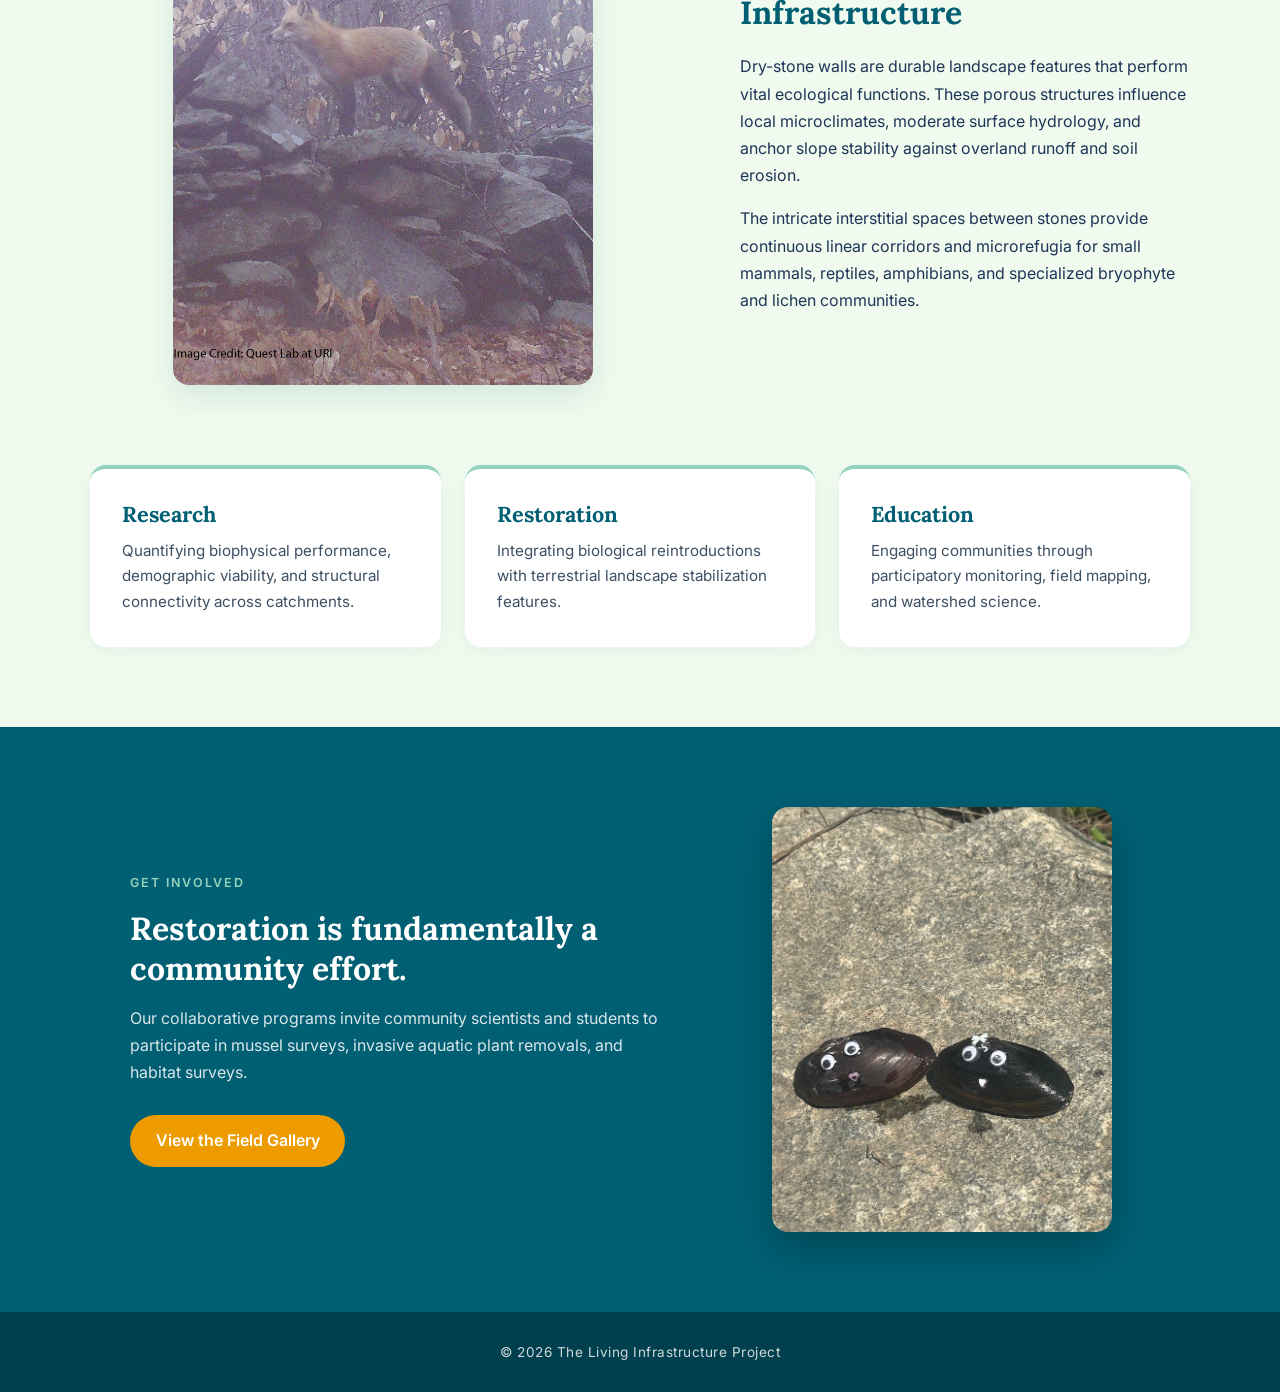
==== commit 578a2375: "Add files via upload" ====
--- a/About.html
+++ b/About.html
@@ -42,6 +42,7 @@
                         <a href="./species/species-snas.html">Eastern Pondmussel</a>
                     </div>
                 </li>
+                <li><a href="traits.html">Traits</a></li>
                 <li><a href="Team.html">Team</a></li>
                 <li><a href="Contact.html">Contact</a></li>
             </ul>
--- a/style.css
+++ b/style.css
@@ -844,3 +844,87 @@
     .nav-links a { padding: 0 14px; font-size: 0.75rem; white-space: nowrap; }
     .dropdown-content { position: fixed; top: auto; }
 }
+
+/* ===========================================================
+   Trait explorer (traits.html)
+   =========================================================== */
+.traits-page { line-height: 1.6; }
+.traits-page h1, .traits-page h2, .traits-page h3 { font-family: 'Lora', serif; color: var(--deep-ocean); line-height: 1.25; }
+.traits-page .about-hero { padding: 80px 0 64px; background: #fff; border-bottom: 1px solid rgba(148, 210, 189, 0.5); text-align: center; }
+.traits-page .about-hero h1 { font-size: clamp(2rem, 4vw, 3rem); margin: 0 auto 1.25rem; }
+.traits-page .lead { max-width: 62ch; margin: 0 auto; font-size: 1.15rem; line-height: 1.7; }
+.traits-page .eyebrow { font-family: 'Inter', sans-serif; text-transform: uppercase; letter-spacing: 2px; font-size: 0.78rem; font-weight: 600; color: var(--amber); margin: 0 0 1rem; }
+.traits-page > .container { max-width: 1140px; padding-top: 2.5rem; padding-bottom: 4rem; }
+
+.trait-tabs { display: flex; gap: 2rem; border-bottom: 1px solid rgba(148, 210, 189, 0.7); margin-bottom: 2rem; overflow-x: auto; }
+.trait-tab { font: 700 0.85rem 'Inter', sans-serif; text-transform: uppercase; letter-spacing: 1.5px; color: var(--text-dark); opacity: 0.6; background: none; border: 0; border-bottom: 4px solid transparent; padding: 0.9rem 0; margin-bottom: -1px; cursor: pointer; white-space: nowrap; }
+.trait-tab:hover { opacity: 1; }
+.trait-tab[aria-selected="true"] { opacity: 1; color: var(--deep-ocean); border-bottom-color: var(--amber); }
+.trait-tab:focus-visible, .trait-chip:focus-visible, .trait-sort select:focus-visible { outline: 2px solid var(--amber); outline-offset: 2px; }
+
+.trait-panel { display: flex; flex-direction: column; gap: 1.75rem; }
+.trait-panel[hidden] { display: none; }
+.trait-summary { margin: 0; font-family: 'Lora', serif; font-size: 1.35rem; line-height: 1.5; color: var(--deep-ocean); max-width: 60ch; }
+.trait-summary b { color: var(--amber); font-weight: 700; }
+.trait-note { margin: -0.75rem 0 0; font-size: 0.85rem; color: #5b6b7a; max-width: 80ch; }
+
+.trait-controls { display: flex; flex-wrap: wrap; align-items: center; gap: 1rem; }
+.trait-chips { display: flex; flex-wrap: wrap; gap: 0.5rem; }
+.trait-chip { font: 600 0.85rem 'Inter', sans-serif; padding: 0.5rem 1.1rem; border-radius: 30px; border: 2px solid var(--sage); background: #fff; color: var(--deep-ocean); cursor: pointer; transition: all 0.2s ease; }
+.trait-chip:hover { border-color: var(--deep-ocean); }
+.trait-chip[aria-pressed="true"] { background: var(--deep-ocean); border-color: var(--deep-ocean); color: #fff; }
+.trait-sort { margin-left: auto; display: flex; align-items: center; gap: 0.5rem; font-size: 0.85rem; color: #5b6b7a; }
+.trait-sort select { font: inherit; color: var(--text-dark); padding: 0.45rem 0.75rem; border: 2px solid var(--sage); border-radius: 8px; background: #fff; }
+
+.trait-card { background: #fff; border-radius: 16px; padding: 1.75rem; box-shadow: 0 4px 20px rgba(0, 95, 115, 0.06); border-top: 4px solid var(--sage); min-width: 0; display: flex; flex-direction: column; gap: 0.9rem; }
+.trait-card h2 { margin: 0; font-size: 1.4rem; }
+.trait-sub { margin: -0.5rem 0 0; font-size: 0.85rem; color: #5b6b7a; }
+
+.trait-legend { display: flex; flex-wrap: wrap; gap: 0.4rem 1.25rem; font-size: 0.8rem; color: #5b6b7a; }
+.trait-legend span { display: inline-flex; align-items: center; gap: 6px; }
+.trait-key { display: inline-block; width: 10px; height: 10px; border-radius: 2px; flex: none; }
+.trait-key.dot { border-radius: 50%; }
+.trait-key.ring { width: 6px; height: 6px; border-radius: 50%; border: 1.5px solid #9fb3ad; }
+.trait-key.endemic { width: 7px; height: 7px; border-radius: 0; background: #5b6b7a; }
+
+.trait-scroll { overflow-x: auto; min-width: 0; }
+.trait-matrix { position: relative; width: max-content; }
+.trait-matrix svg { display: block; font-family: 'Inter', sans-serif; }
+.trait-tip { position: absolute; pointer-events: none; background: #fff; border: 1px solid var(--sage); border-radius: 10px; box-shadow: 0 8px 24px rgba(0, 95, 115, 0.15); padding: 0.6rem 0.8rem; font-size: 0.8rem; line-height: 1.5; max-width: 270px; z-index: 5; }
+.trait-tip strong { display: block; font-style: italic; color: var(--deep-ocean); }
+.trait-tip .m { color: #5b6b7a; }
+
+.trait-shares { display: grid; grid-template-columns: repeat(auto-fit, minmax(240px, 1fr)); gap: 1.5rem 2.5rem; }
+.trait-group h3 { margin: 0 0 0.5rem; font-family: 'Inter', sans-serif; font-size: 0.75rem; text-transform: uppercase; letter-spacing: 1px; color: var(--amber); }
+.trait-bars { display: flex; flex-direction: column; gap: 6px; }
+.trait-bar { display: grid; grid-template-columns: minmax(90px, 10em) 1fr 6.5em; align-items: center; gap: 10px; font-size: 0.85rem; }
+.trait-bar .lab { display: flex; align-items: center; gap: 6px; min-width: 0; }
+.trait-bar .track { height: 10px; background: #e3eee9; border-radius: 5px; overflow: hidden; }
+.trait-bar .fill { height: 100%; border-radius: 5px; }
+.trait-bar .val { text-align: right; font-variant-numeric: tabular-nums; white-space: nowrap; }
+.trait-bar .val .m { color: #5b6b7a; }
+.trait-two { display: grid; grid-template-columns: repeat(auto-fit, minmax(320px, 1fr)); gap: 1.5rem; }
+
+.trait-species { display: grid; grid-template-columns: repeat(auto-fill, minmax(250px, 1fr)); gap: 1.25rem; }
+.trait-sp { background: #fff; border-radius: 16px; padding: 1.4rem; box-shadow: 0 4px 20px rgba(0, 95, 115, 0.06); display: flex; flex-direction: column; gap: 0.6rem; transition: transform 0.3s ease, box-shadow 0.3s ease; }
+.trait-sp:hover { transform: translateY(-4px); box-shadow: 0 10px 28px rgba(0, 95, 115, 0.12); }
+.trait-sp h3 { margin: 0; font-size: 1.2rem; }
+.trait-sp .sci { margin: -0.4rem 0 0; font-style: italic; color: #5b6b7a; font-size: 0.9rem; }
+.trait-tags { display: flex; flex-wrap: wrap; gap: 6px; }
+.trait-tag { font-size: 0.72rem; font-weight: 600; padding: 2px 10px; border-radius: 30px; border: 1.5px solid currentColor; }
+.trait-tag.need { color: #c27c00; }
+.trait-tag.plain { color: #5b6b7a; }
+.trait-sp dl { margin: 0.25rem 0 0; display: grid; grid-template-columns: auto 1fr; gap: 4px 12px; font-size: 0.85rem; }
+.trait-sp dt { color: #5b6b7a; }
+.trait-sp dd { margin: 0; }
+
+.trait-cite { margin-top: 3rem; padding-top: 1.5rem; border-top: 1px solid rgba(148, 210, 189, 0.7); }
+.trait-cite h2 { font-family: 'Inter', sans-serif; font-size: 0.75rem; text-transform: uppercase; letter-spacing: 1px; color: var(--amber); margin: 0 0 0.5rem; }
+.trait-cite p { margin: 0; font-size: 0.9rem; padding-left: 2em; text-indent: -2em; max-width: 95ch; }
+.trait-cite a { color: var(--deep-ocean); word-break: break-word; }
+
+@media (max-width: 860px) {
+    .trait-sort { margin-left: 0; }
+    .trait-card { padding: 1.25rem; }
+    .trait-summary { font-size: 1.15rem; }
+}
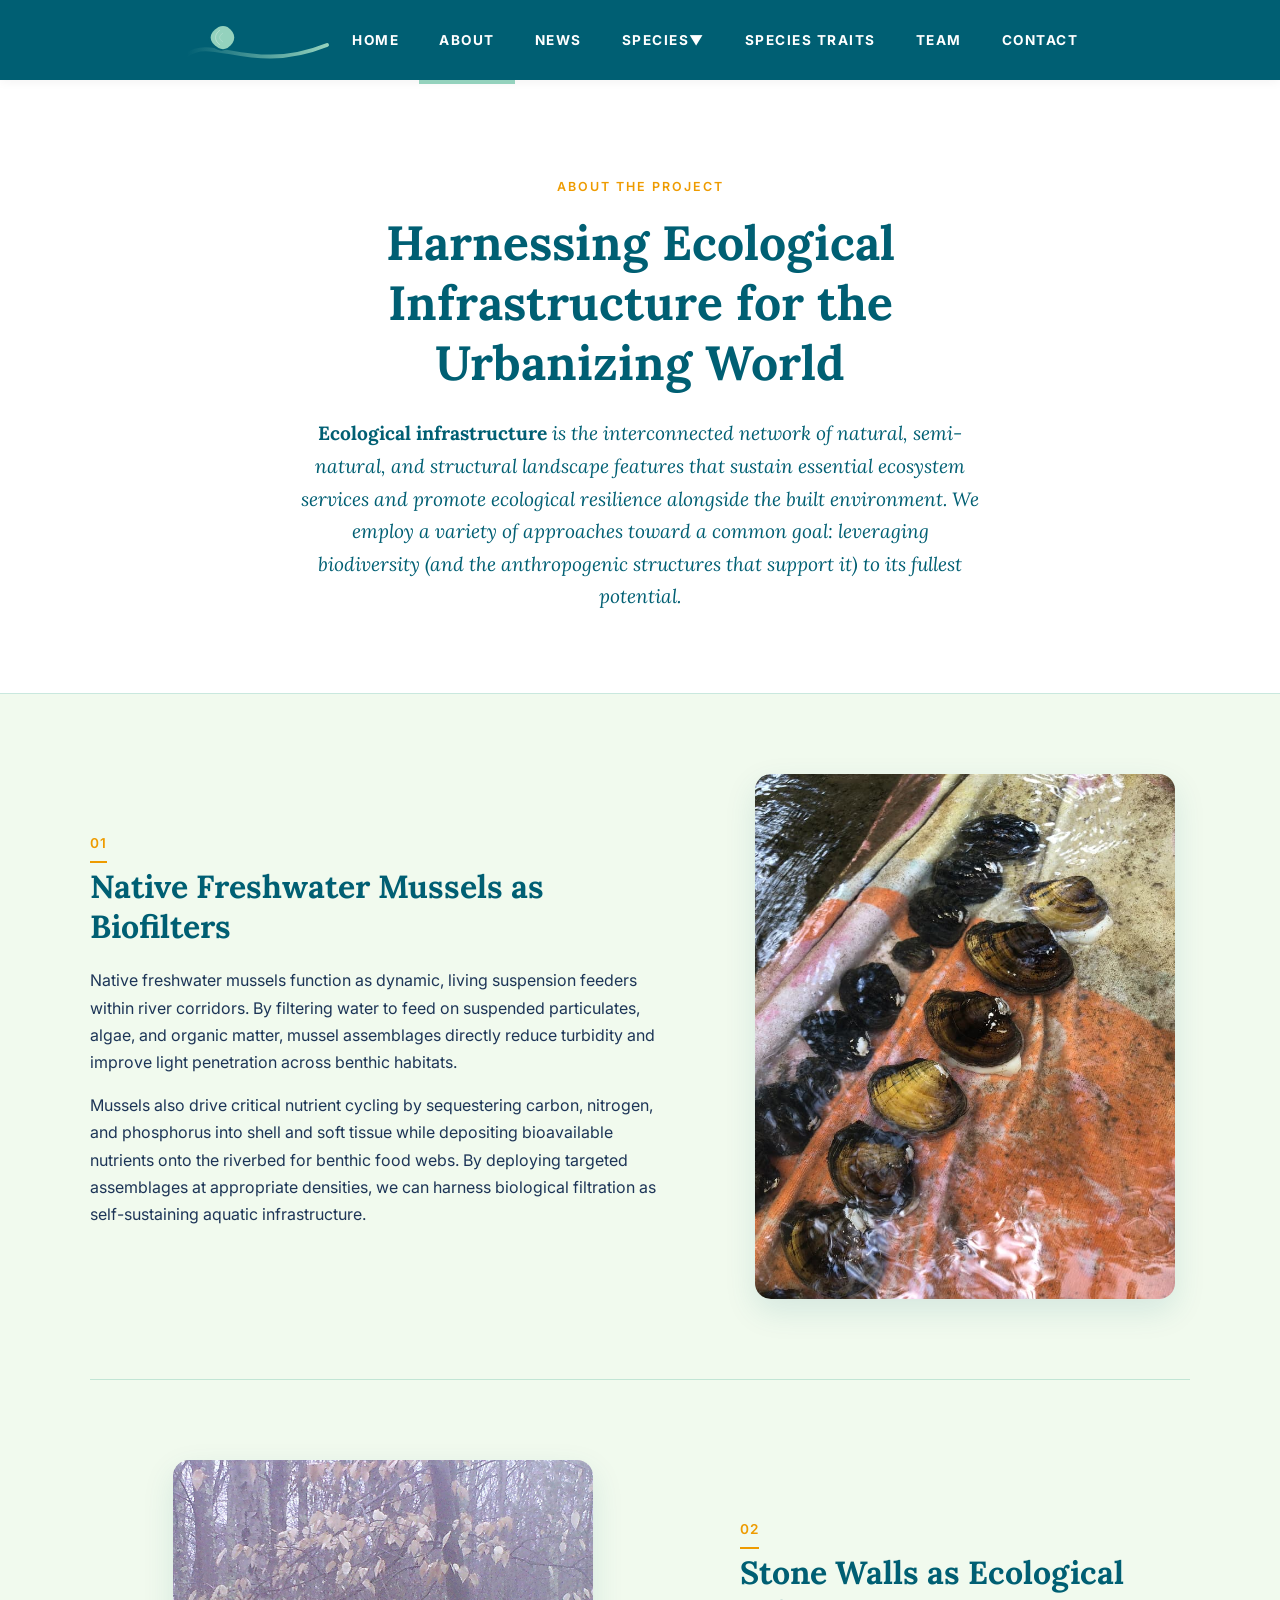
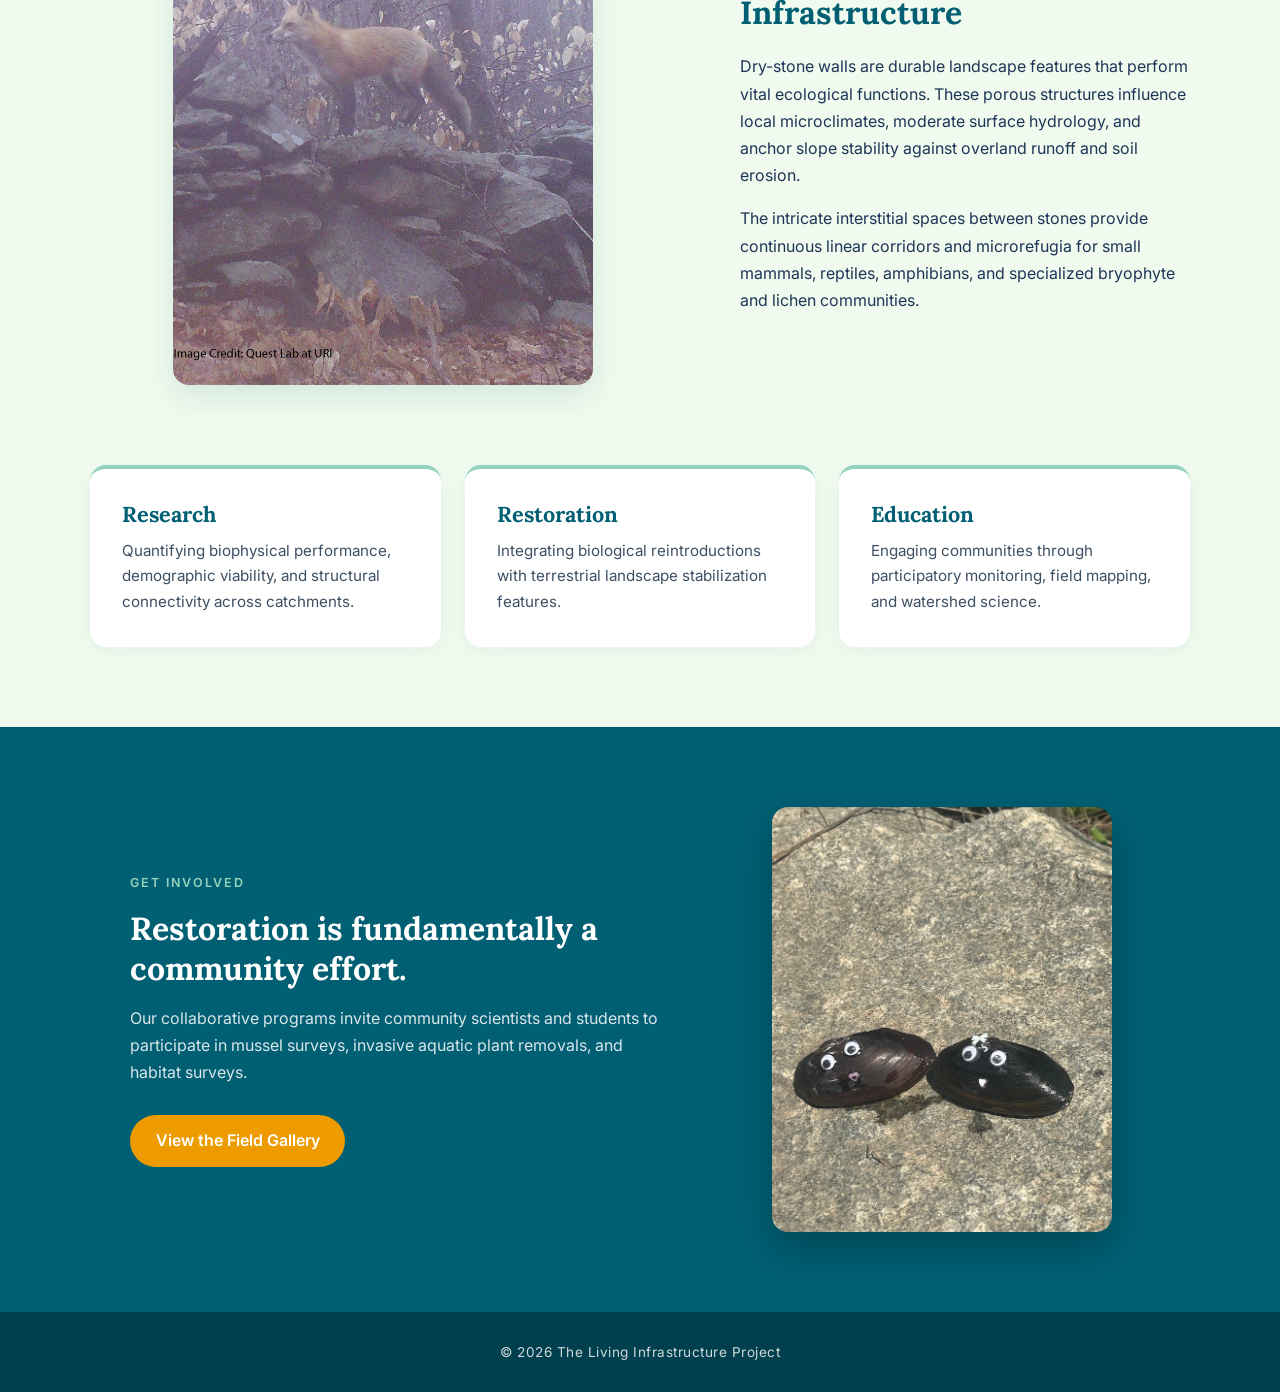
==== commit d0d4ab3e: "Rename 'Traits' link to 'Species Traits'" ====
--- a/About.html
+++ b/About.html
@@ -42,7 +42,7 @@
                         <a href="./species/species-snas.html">Eastern Pondmussel</a>
                     </div>
                 </li>
-                <li><a href="traits.html">Traits</a></li>
+                <li><a href="traits.html">Species Traits</a></li>
                 <li><a href="Team.html">Team</a></li>
                 <li><a href="Contact.html">Contact</a></li>
             </ul>
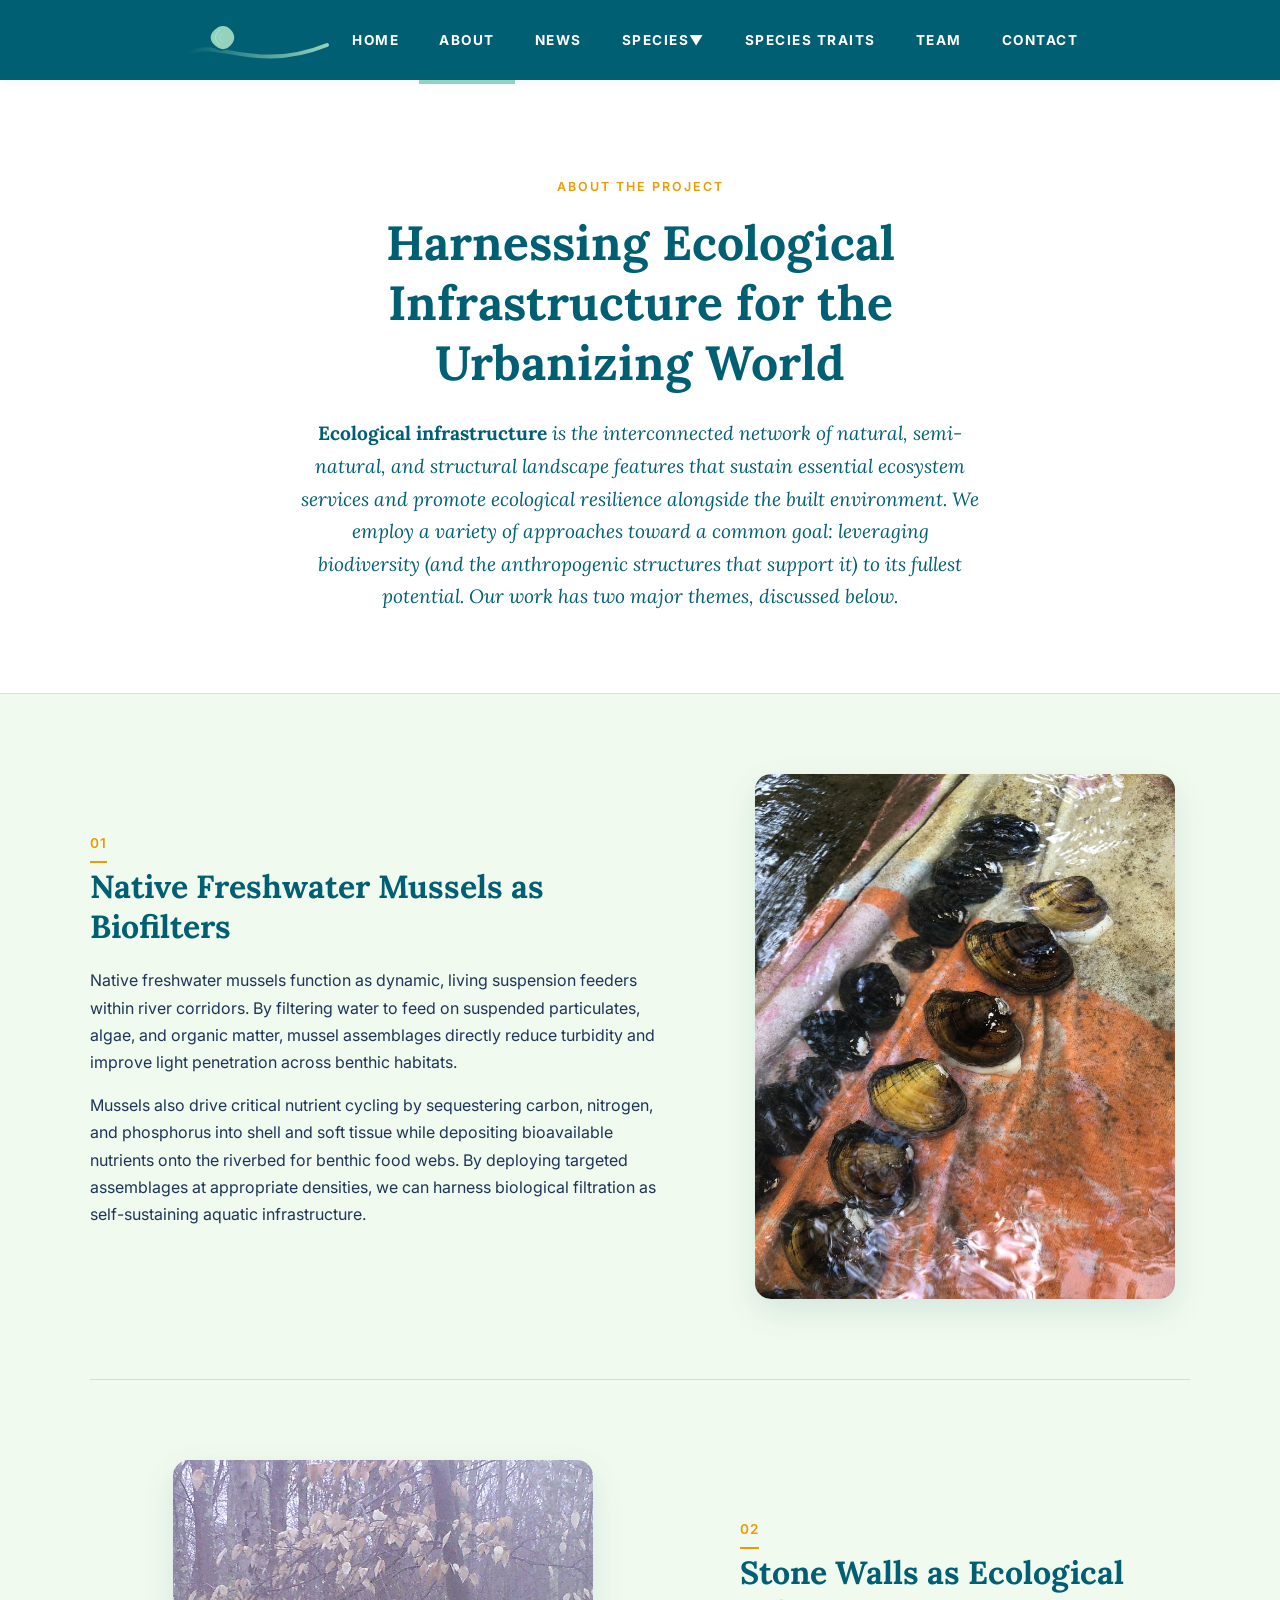
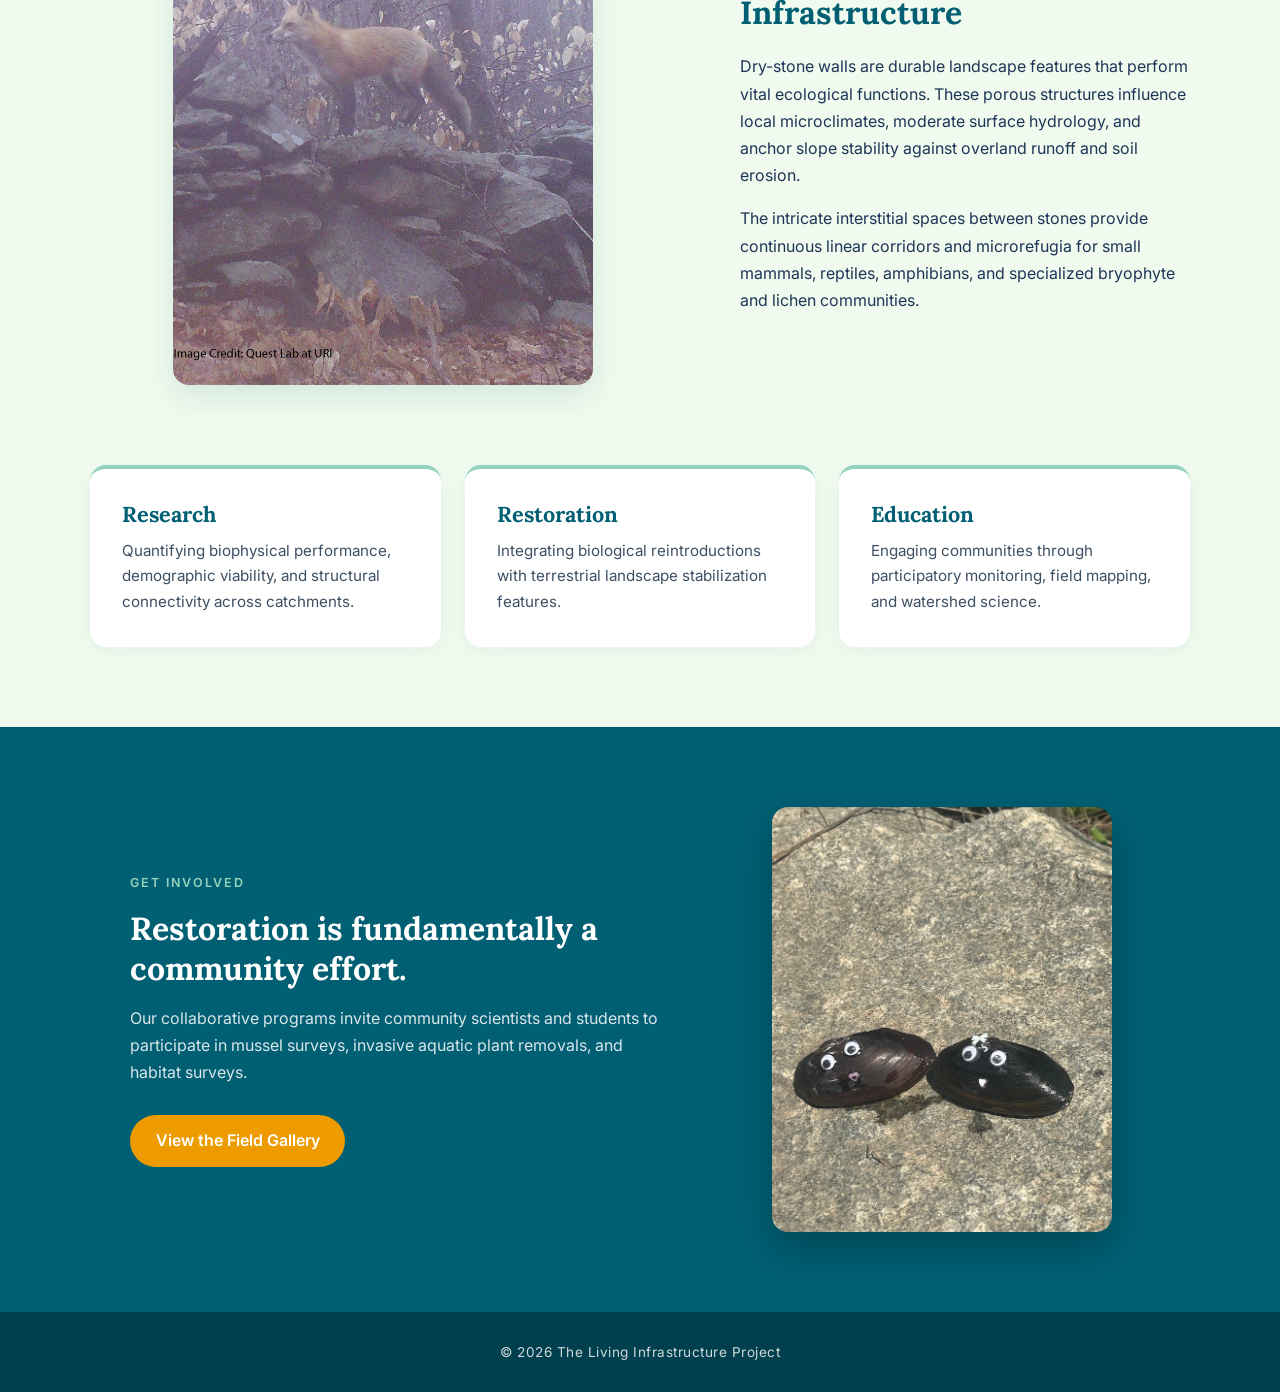
==== commit f351bd3b: "Enhance About.html with additional context Added a sentence about the two major themes of the work." ====
--- a/About.html
+++ b/About.html
@@ -58,7 +58,7 @@
                 <p class="lead"><strong>Ecological infrastructure</strong> is the interconnected network of natural, semi-natural,
                     and structural landscape features that sustain essential ecosystem services and promote ecological resilience alongside the built environment.
                     We employ a variety of approaches toward a common goal: leveraging biodiversity (and the anthropogenic structures that support it)
-                    to its fullest potential.</p>
+                    to its fullest potential. Our work has two major themes, discussed below.</p>
             </div>
         </section>
 
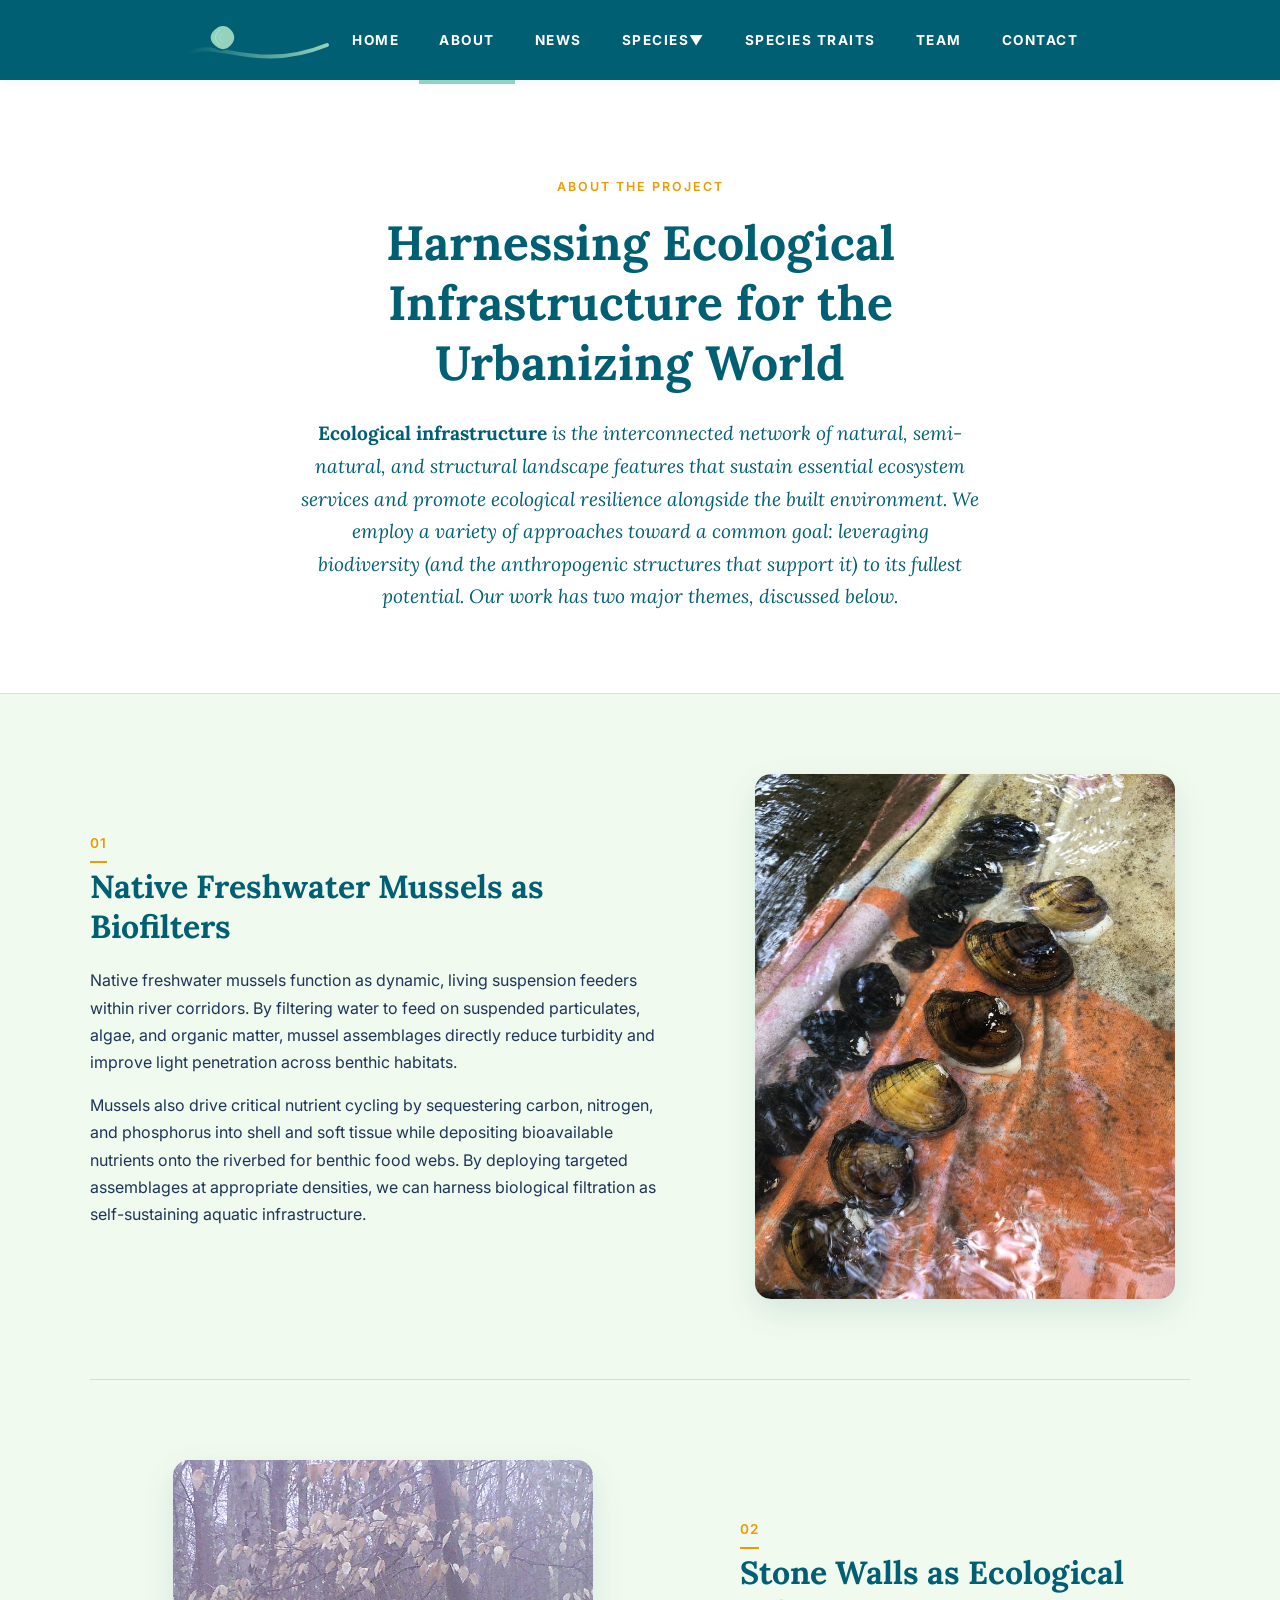
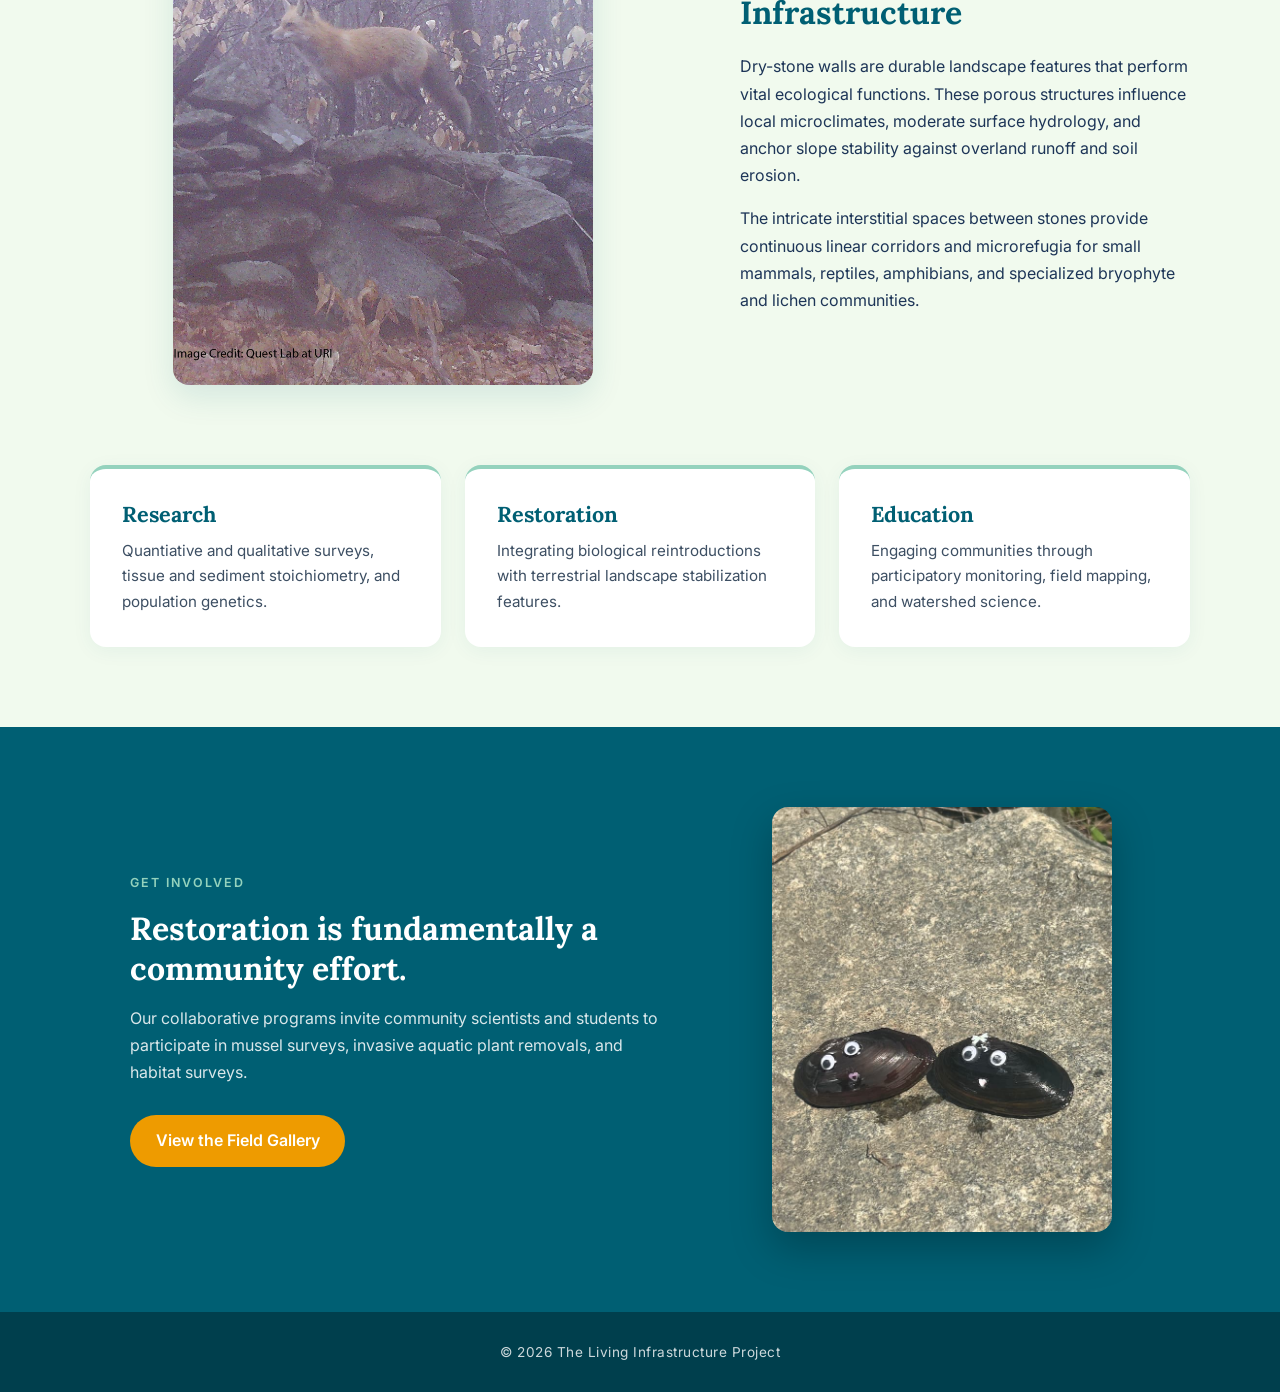
==== commit cfba7fe1: "Update description for Research pillar in About.html" ====
--- a/About.html
+++ b/About.html
@@ -93,7 +93,7 @@
             <section class="pillars">
                 <div class="pillar">
                     <h3>Research</h3>
-                    <p>Quantifying biophysical performance, demographic viability, and structural connectivity across catchments.</p>
+                    <p>Quantiative and qualitative surveys, tissue and sediment stoichiometry, and population genetics. </p>
                 </div>
                 <div class="pillar">
                     <h3>Restoration</h3>
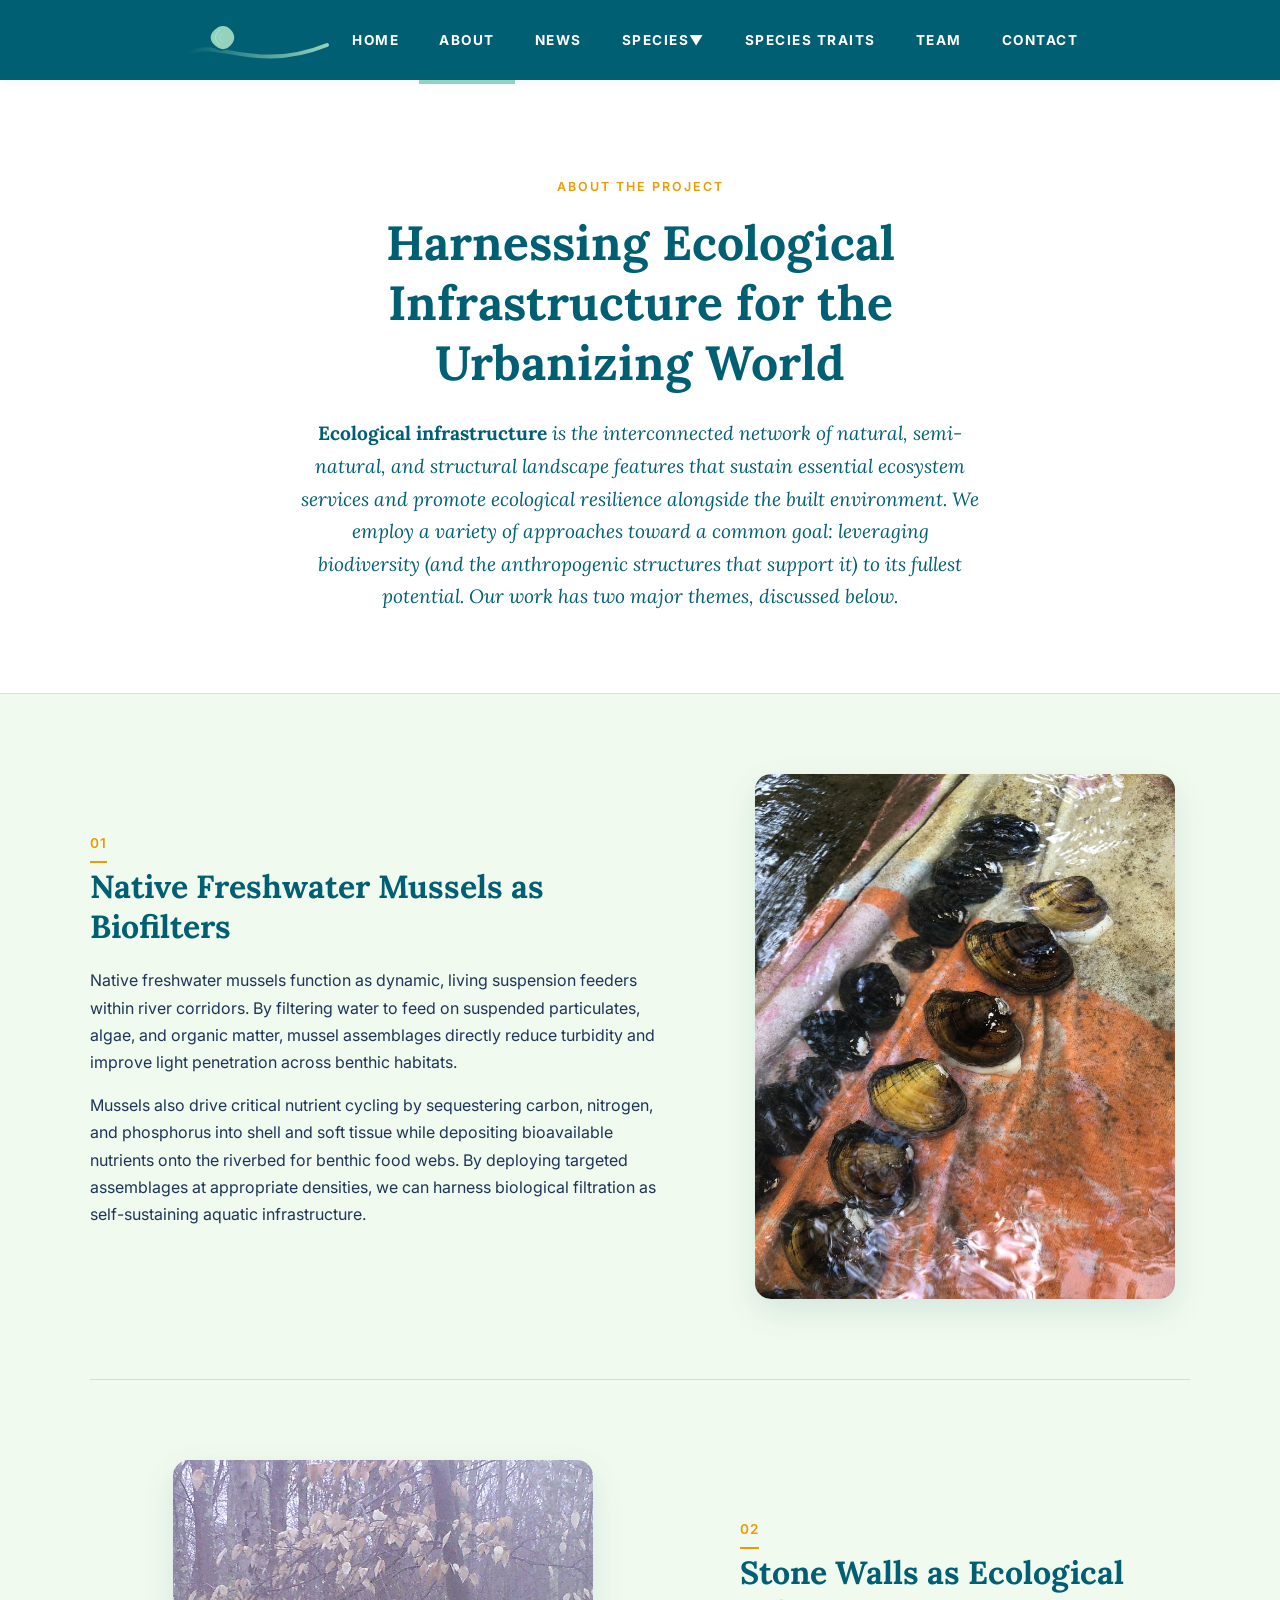
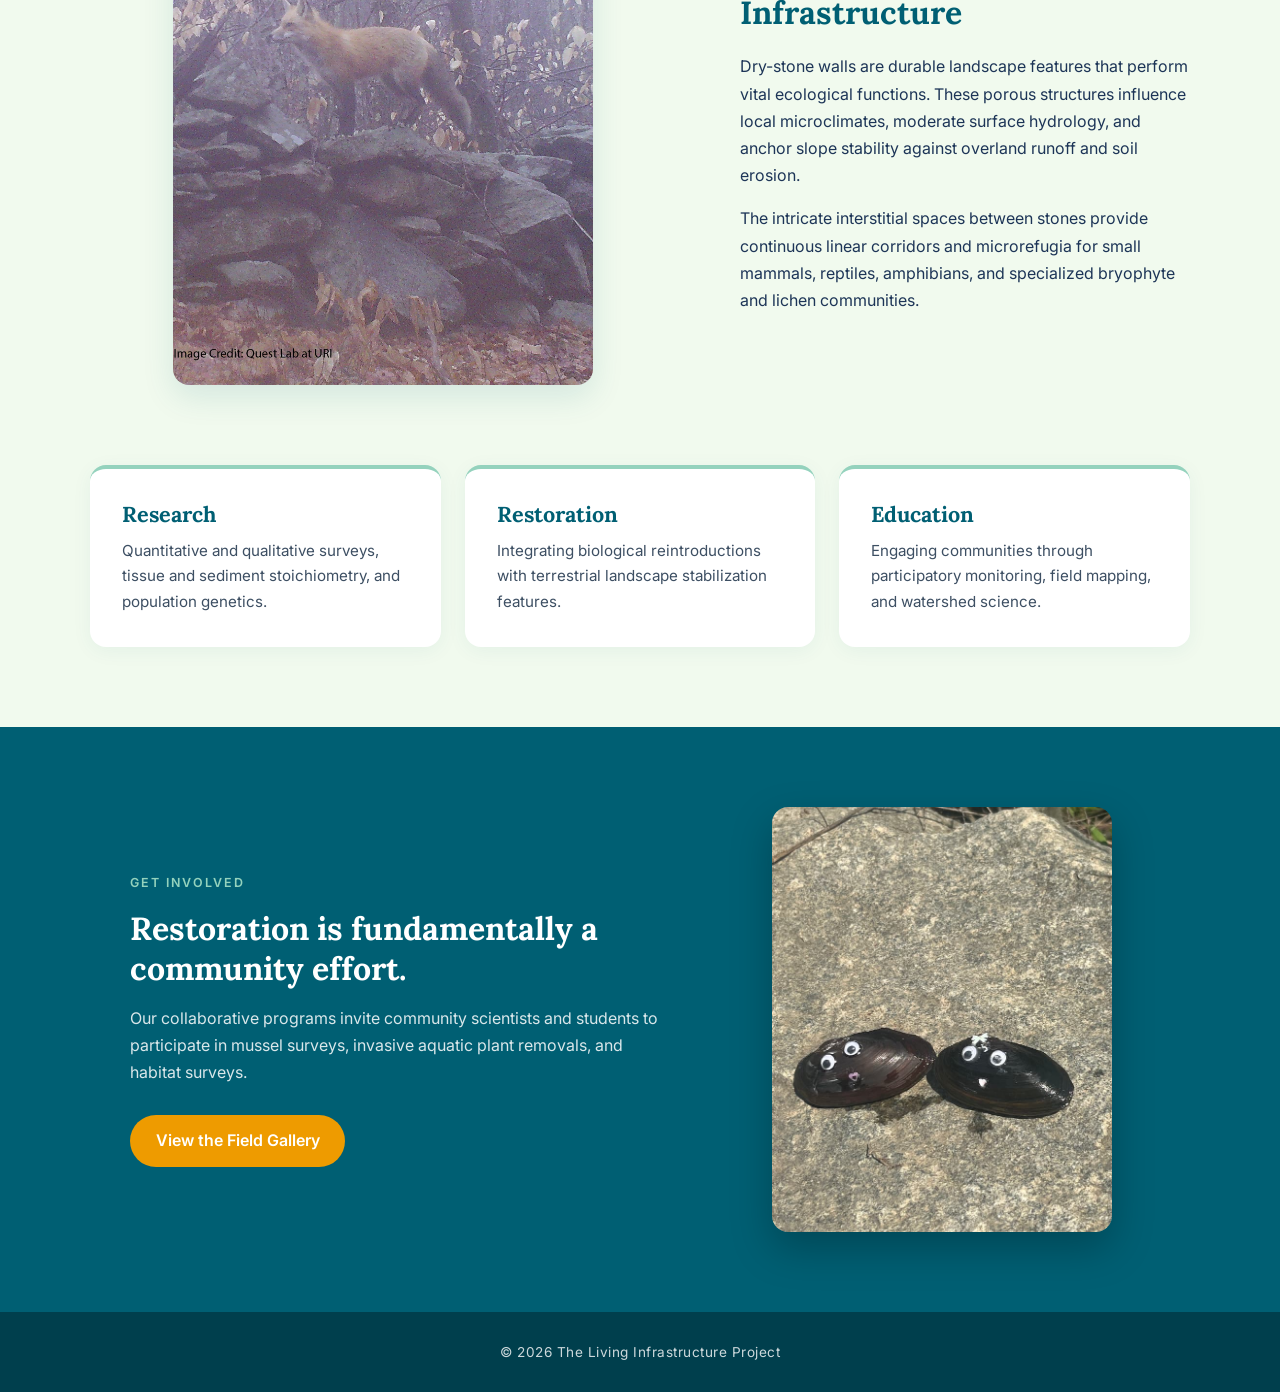
==== commit 742d6f52: "Fix typo in About.html paragraph" ====
--- a/About.html
+++ b/About.html
@@ -93,7 +93,7 @@
             <section class="pillars">
                 <div class="pillar">
                     <h3>Research</h3>
-                    <p>Quantiative and qualitative surveys, tissue and sediment stoichiometry, and population genetics. </p>
+                    <p>Quantitative and qualitative surveys, tissue and sediment stoichiometry, and population genetics. </p>
                 </div>
                 <div class="pillar">
                     <h3>Restoration</h3>
